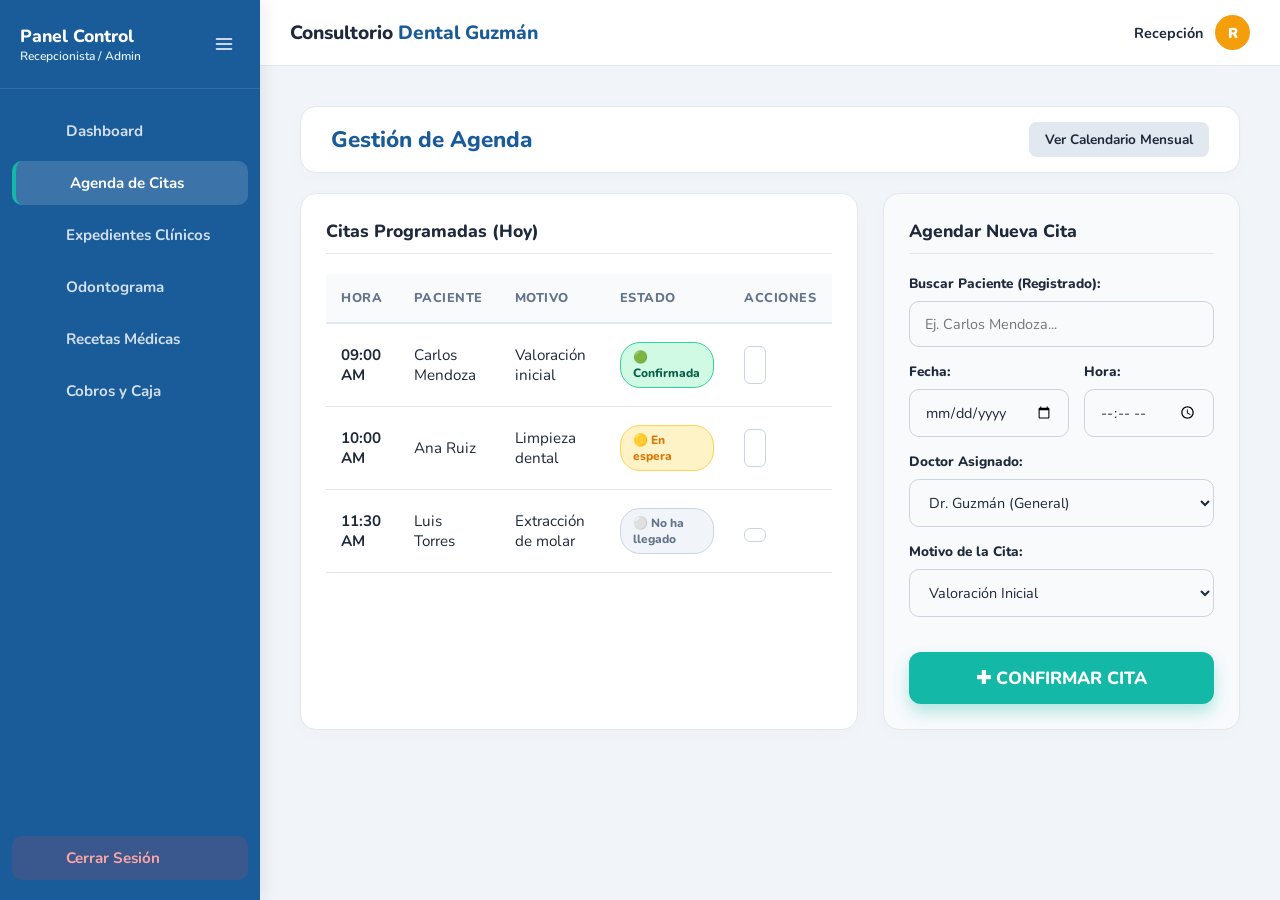
==== agenda.html @ c27e5d0b "Eliminación de iconos en el menú de navegación y ajustes en los textos de los botones para mejorar l" ====
<!DOCTYPE html>
<html lang="es">
<head>
    <meta charset="UTF-8">
    <meta name="viewport" content="width=device-width, initial-scale=1.0">
    <title>Agenda de Citas - Consultorio Dental Guzmán</title>
    <link rel="stylesheet" href="CSS/stylediv.CSS">
    <link href="https://fonts.googleapis.com/css2?family=Nunito:wght@400;600;700;800;900&display=swap" rel="stylesheet">
</head>
<body class="body-dashboard">

    <aside id="sidebar" class="sidebar">
        <div class="sidebar-header">
            <div class="brand-info">
                <h3>Panel Control</h3>
                <p>Recepcionista / Admin</p>
            </div>
            <button id="btnToggle" class="btn-toggle">
                <svg viewBox="0 0 24 24" fill="none" stroke="currentColor" stroke-width="2" stroke-linecap="round" stroke-linejoin="round"><line x1="3" y1="12" x2="21" y2="12"></line><line x1="3" y1="6" x2="21" y2="6"></line><line x1="3" y1="18" x2="21" y2="18"></line></svg>
            </button>
        </div>

        <nav class="sidebar-menu">
            <a href="dashboard.html" class="menu-item">
                <span class="icon"></span><span class="menu-text">Dashboard</span>
            </a>
            <a href="agenda.html" class="menu-item activo">
                <span class="icon"></span><span class="menu-text">Agenda de Citas</span>
            </a>
            <a href="expediente.html" class="menu-item">
                <span class="icon"></span><span class="menu-text">Expedientes Clínicos</span>
            </a>
            <a href="odontograma.html" class="menu-item">
                <span class="icon"></span><span class="menu-text">Odontograma</span>
            </a>
            <a href="receta.html" class="menu-item">
                <span class="icon"></span><span class="menu-text">Recetas Médicas</span>
            </a>
            <a href="caja.html" class="menu-item">
                <span class="icon"></span><span class="menu-text">Cobros y Caja</span>
            </a>
            <a href="index.html" class="menu-item salir">
                <span class="icon"></span><span class="menu-text">Cerrar Sesión</span>
            </a>
        </nav>
    </aside>

    <div class="dashboard-layout">
        <header class="navbar-dashboard">
            <div class="logo-dashboard">
                <h1>Consultorio <span>Dental Guzmán</span></h1>
            </div>
            <div class="user-profile">
                <span>Recepción</span>
                <div class="avatar" style="background-color: #F59E0B;">R</div>
            </div>
        </header>

        <main class="dashboard-content">
            
            <div class="paciente-header" style="padding: 15px 30px; margin-bottom: 20px;">
                <div class="paciente-info-principal" style="width: 100%; display: flex; justify-content: space-between; align-items: center;">
                    <h2 class="paciente-nombre" style="font-size: 1.4rem; margin:0;">Gestión de Agenda</h2>
                    <button class="btn-tabla btn-tabla-secundario" onclick="abrirCalendarioMensual()">Ver Calendario Mensual</button>
                </div>
            </div>

            <div class="expediente-grid">
                
                <div class="tarjeta-expediente" style="margin-bottom: 0;">
                    <h3 class="titulo-tarjeta">Citas Programadas (Hoy)</h3>
                    
                    <div class="tabla-responsive">
                        <table class="tabla-medica">
                            <thead>
                                <tr>
                                    <th>Hora</th>
                                    <th>Paciente</th>
                                    <th>Motivo</th>
                                    <th>Estado</th>
                                    <th>Acciones</th>
                                </tr>
                            </thead>
                            <tbody>
                                <tr>
                                    <td><strong>09:00 AM</strong></td>
                                    <td>Carlos Mendoza</td>
                                    <td>Valoración inicial</td>
                                    <td><span class="badge-estado pagado" style="background:#D1FAE5; color:#065F46; border-color:#34D399;">🟢 Confirmada</span></td>
                                    <td>
                                        <a href="detalle_expediente.html" class="btn-accion-icon" title="Ver Expediente" style="text-decoration:none;"></a>
                                    </td>
                                </tr>
                                <tr>
                                    <td><strong>10:00 AM</strong></td>
                                    <td>Ana Ruiz</td>
                                    <td>Limpieza dental</td>
                                    <td><span class="badge-estado pendiente">🟡 En espera</span></td>
                                    <td>
                                        <a href="detalle_expediente.html" class="btn-accion-icon" title="Ver Expediente" style="text-decoration:none;"></a>
                                    </td>
                                </tr>
                                <tr>
                                    <td><strong>11:30 AM</strong></td>
                                    <td>Luis Torres</td>
                                    <td>Extracción de molar</td>
                                    <td><span class="badge-estado" style="background:#F1F5F9; color:#64748B; border:1px solid #CBD5E1;">⚪ No ha llegado</span></td>
                                    <td>
                                        <button class="btn-accion-icon" title="Reprogramar"></button>
                                    </td>
                                </tr>
                            </tbody>
                        </table>
                    </div>
                </div>

                <div class="tarjeta-expediente" style="margin-bottom: 0; background-color: #F8FAFC;">
                    <h3 class="titulo-tarjeta">Agendar Nueva Cita</h3>
                    
                    <form id="formNuevaCita" onsubmit="agendarCita(event)">
                        <div class="grupo-input" style="margin-bottom: 15px;">
                            <label>Buscar Paciente (Registrado):</label>
                            <input type="text" class="input-medico" placeholder="Ej. Carlos Mendoza..." required>
                        </div>

                        <div style="display: grid; grid-template-columns: 1fr 1fr; gap: 15px; margin-bottom: 15px;">
                            <div class="grupo-input">
                                <label>Fecha:</label>
                                <input type="date" class="input-medico" required>
                            </div>
                            <div class="grupo-input">
                                <label>Hora:</label>
                                <input type="time" class="input-medico" required>
                            </div>
                        </div>

                        <div class="grupo-input" style="margin-bottom: 15px;">
                            <label>Doctor Asignado:</label>
                            <select class="input-medico">
                                <option>Dr. Guzmán (General)</option>
                                <option>Dra. Elena (Ortodoncia)</option>
                                <option>Dr. Roberto (Cirugía)</option>
                            </select>
                        </div>

                        <div class="grupo-input" style="margin-bottom: 25px;">
                            <label>Motivo de la Cita:</label>
                            <select class="input-medico">
                                <option>Valoración Inicial</option>
                                <option>Limpieza / Profilaxis</option>
                                <option>Extracción</option>
                                <option>Tratamiento de Caries</option>
                                <option>Otro</option>
                            </select>
                        </div>

                        <button type="submit" class="btn-agendar btn-login" style="width: 100%;">
                            ✚ CONFIRMAR CITA
                        </button>
                    </form>
                </div>

            </div>
        </main>
    </div>

    <div class="modal-overlay" id="modalCita">
        <div class="modal-caja" style="max-width: 400px; text-align: center; padding: 30px;">
            <div style="width: 60px; height: 60px; background-color: var(--color-primario-azul); color: white; border-radius: 50%; display: flex; align-items: center; justify-content: center; margin: 0 auto 20px auto; font-size: 1.8rem;">
                📅
            </div>
            <h2 class="modal-titulo">¡Cita Agendada!</h2>
            <p class="modal-texto">El espacio ha sido bloqueado en el calendario del doctor exitosamente.</p>
            <button class="btn-tabla" style="background-color: var(--color-primario-azul); margin-top: 15px;" onclick="cerrarModalCita()">Aceptar</button>
        </div>
    </div>

    <div class="modal-overlay" id="modalCalendarioMensual">
        <div class="modal-caja" style="max-width: 800px; width: 90%;">
            <div style="display: flex; justify-content: space-between; align-items: center; margin-bottom: 20px; border-bottom: 2px solid #E2E8F0; padding-bottom: 15px;">
                <h2 class="modal-titulo" id="mesTitulo" style="margin: 0;">Julio 2026</h2>
                <div style="display: flex; gap: 10px;">
                    <button class="btn-tabla btn-tabla-secundario" onclick="cambiarMes(-1)">← Mes Anterior</button>
                    <button class="btn-tabla btn-tabla-secundario" onclick="cambiarMes(1)">Siguiente Mes →</button>
                    <button class="btn-cerrar-modal" style="position: relative; top: 0; right: 0; margin-left: 15px;" onclick="cerrarCalendarioMensual()">×</button>
                </div>
            </div>

            <div class="calendario-grid" id="calendarioGrid">
                </div>

            <div style="display: flex; gap: 20px; margin-top: 20px; font-size: 0.8rem; color: var(--color-texto-secundario); font-weight: 700; justify-content: flex-end;">
                <span style="display: flex; align-items: center; gap: 5px;"><span class="cita-dot"></span> Citas Disponibles</span>
                <span style="display: flex; align-items: center; gap: 5px;"><span class="cita-dot lleno"></span> Agenda Llena</span>
            </div>
        </div>
    </div>

    <script>
        const btnToggle = document.getElementById('btnToggle');
        const sidebar = document.getElementById('sidebar');
        btnToggle.addEventListener('click', () => sidebar.classList.toggle('colapsado'));

        function agendarCita(event) {
            event.preventDefault(); // Evita que la página se recargue
            const btn = document.querySelector('button[type="submit"]');
            btn.innerHTML = 'Guardando...';
            
            setTimeout(() => {
                document.getElementById('modalCita').classList.add('mostrar-modal');
                btn.innerHTML = '✚ CONFIRMAR CITA';
                document.getElementById('formNuevaCita').reset(); // Limpia el formulario
            }, 800);
        }

        function cerrarModalCita() {
            document.getElementById('modalCita').classList.remove('mostrar-modal');
        }

        // --- MOTOR DEL CALENDARIO DINÁMICO ---
        const nombresMeses = ["Enero", "Febrero", "Marzo", "Abril", "Mayo", "Junio", "Julio", "Agosto", "Septiembre", "Octubre", "Noviembre", "Diciembre"];
        
        let mesActual = 6; 
        let anioActual = 2026;

        function renderizarCalendario() {
            const grid = document.getElementById('calendarioGrid');
            const titulo = document.getElementById('mesTitulo');
            
            titulo.innerText = `${nombresMeses[mesActual]} ${anioActual}`;
            
            grid.innerHTML = `
                <div class="dia-header">DOM</div><div class="dia-header">LUN</div><div class="dia-header">MAR</div>
                <div class="dia-header">MIE</div><div class="dia-header">JUE</div><div class="dia-header">VIE</div><div class="dia-header">SAB</div>
            `;

            // 3. Calcula cuántos días tiene el mes y en qué día de la semana empieza
            let primerDiaDelMes = new Date(anioActual, mesActual, 1).getDay();
            let diasEnElMes = new Date(anioActual, mesActual + 1, 0).getDate();
            let diasMesAnterior = new Date(anioActual, mesActual, 0).getDate();

            for (let i = primerDiaDelMes; i > 0; i--) {
                grid.innerHTML += `<div class="dia-caja dia-inactivo">${diasMesAnterior - i + 1}</div>`;
            }

            for (let i = 1; i <= diasEnElMes; i++) {
                let esHoy = (i === 14 && mesActual === 6 && anioActual === 2026) ? 'hoy' : '';
                
                let citasHtml = '';
                if (Math.random() > 0.75 && !esHoy) { // Días aleatorios con citas
                    let numCitas = Math.floor(Math.random() * 3) + 1;
                    let esLleno = numCitas > 2 ? 'lleno' : '';
                    let dots = Array(numCitas).fill(`<span class="cita-dot ${esLleno}"></span>`).join('');
                    citasHtml = `<div class="contenedor-citas">${dots}</div>`;
                }

                grid.innerHTML += `<div class="dia-caja ${esHoy}">${i} ${citasHtml}</div>`;
            }
        }

        function cambiarMes(direccion) {
            mesActual += direccion;
            
            if (mesActual > 11) {
                mesActual = 0;
                anioActual++;
            } 
            else if (mesActual < 0) {
                mesActual = 11;
                anioActual--;
            }
            
            renderizarCalendario();
        }

        function abrirCalendarioMensual() {
            renderizarCalendario();
            document.getElementById('modalCalendarioMensual').classList.add('mostrar-modal');
        }

        function cerrarCalendarioMensual() {
            document.getElementById('modalCalendarioMensual').classList.remove('mostrar-modal');
        }
    </script>
</body>
</html>
---- CSS/stylediv.CSS ----
:root {
    --fuente-principal: 'Nunito', sans-serif;
    --color-fondo-app: #F8FAFC;
    --color-primario-azul: #1A5C9A;
    --color-azul-claro: #E0F2FE;
    --color-acento-verde: #14B8A6;
    --color-verde-hover: #0D9488;
    --color-texto-oscuro: #1E293B;
    --color-texto-secundario: #64748B;
    --color-blanco: #FFFFFF;
}

* {
    margin: 0;
    padding: 0;
    box-sizing: border-box;
}

body {
    font-family: var(--fuente-principal);
    background-color: var(--color-fondo-app);
    color: var(--color-texto-oscuro);
    display: flex;
    flex-direction: column;
    align-items: center;
}

/* --- LOGO Y NAVEGACIÓN --- */
.navbar {
    width: 100%;
    max-width: 1100px;
    background-color: var(--color-blanco);
    padding: 15px 30px;
}

.logo {
    display: flex;
    align-items: center;
    gap: 12px;
}

.logo-icon {
    width: 40px;
    height: 40px;
}

.logo-text h1 {
    font-size: 1.1rem;
    font-weight: 900;
    color: var(--color-texto-oscuro);
    line-height: 1.1;
}

.logo-text h2 {
    font-size: 1rem;
    font-weight: 700;
    color: var(--color-primario-azul);
    line-height: 1.1;
}

.logo-text p {
    font-size: 0.65rem;
    font-weight: 700;
    color: var(--color-texto-secundario);
    text-transform: uppercase;
    margin-top: 2px;
    letter-spacing: 0.5px;
}

/* --- SECCIÓN HERO (Banner Principal) --- */
.hero {
    width: 100%;
    max-width: 1100px;
    display: flex;
    justify-content: space-between;
    align-items: center;
    /* Gradiente suave, limpio y médico (Azul claro a Verde coral muy pálido) */
    background: linear-gradient(135deg, #F0F9FF 0%, #E0F2FE 50%, #CCFBF1 100%);
    padding: 50px 80px;
    border-bottom-left-radius: 60px;
    border-bottom-right-radius: 60px;
    /* Sombra elegante y difuminada */
    box-shadow: 0 10px 30px rgba(26, 92, 154, 0.08);
    margin-bottom: 50px;
}

.hero-title {
    font-size: 4rem;
    font-weight: 900;
    margin-bottom: 30px;
    color: var(--color-primario-azul);
}

.btn-agendar {
    background-color: var(--color-acento-verde);
    color: var(--color-blanco);
    font-family: var(--fuente-principal);
    font-size: 1.4rem;
    font-weight: 800;
    border: none;
    padding: 15px 40px;
    border-radius: 50px;
    cursor: pointer;
    box-shadow: 0 8px 15px rgba(20, 184, 166, 0.3);
    transition: all 0.3s ease;
}

.btn-agendar:hover {
    background-color: var(--color-verde-hover);
    transform: translateY(-2px);
    box-shadow: 0 12px 20px rgba(20, 184, 166, 0.4);
}

.dentist-img {
    max-height: 280px;
    border-radius: 20px;
    object-fit: cover;
    box-shadow: 0 10px 25px rgba(0,0,0,0.1);
}

/* --- SECCIÓN PROMOCIONES --- */
.promociones {
    width: 100%;
    max-width: 1100px;
    text-align: center;
    padding: 20px;
    margin-bottom: 60px;
}

.promociones-titulo {
    color: var(--color-primario-azul); 
    font-size: 1.4rem;
    font-weight: 900;
    margin-bottom: 40px;
    text-transform: uppercase;
    letter-spacing: 1px;
}

.tarjetas-grid {
    display: flex;
    justify-content: space-between;
    gap: 25px;
    flex-wrap: wrap;
}

.tarjeta-promo {
    background-color: var(--color-blanco);
    border: 1px solid #E2E8F0;
    border-radius: 16px;
    padding: 30px 20px;
    width: 31%;
    min-width: 260px;
    display: flex;
    flex-direction: column;
    align-items: center;
    text-align: center;
    box-shadow: 0 10px 25px rgba(0,0,0,0.04); 
    transition: transform 0.3s ease, box-shadow 0.3s ease;
}

.tarjeta-promo:hover {
    transform: translateY(-5px);
    box-shadow: 0 15px 35px rgba(26, 92, 154, 0.1);
}

.tarjeta-promo h4 {
    color: var(--color-acento-verde);
    font-weight: 900;
    font-size: 1.1rem;
    margin-bottom: 12px;
}

.subtitulo-promo {
    color: var(--color-texto-oscuro);
    font-size: 0.9rem;
    font-weight: 800;
    margin-bottom: 15px;
}

.descripcion-promo {
    color: var(--color-texto-secundario);
    font-size: 0.9rem;
    font-weight: 600;
    line-height: 1.5;
    flex-grow: 1;
    margin-bottom: 25px;
}

.btn-promo {
    background-color: var(--color-azul-claro);
    color: var(--color-primario-azul);
    font-family: var(--fuente-principal);
    font-size: 0.8rem;
    font-weight: 800;
    border: none;
    padding: 12px 24px;
    border-radius: 30px;
    cursor: pointer;
    text-transform: uppercase;
    letter-spacing: 0.5px;
    transition: all 0.3s ease;
}

.btn-promo:hover {
    background-color: var(--color-primario-azul);
    color: var(--color-blanco);
}

/* --- VISTA AGENDAR CITA --- */
.main-agendar {
    width: 100%;
    max-width: 1000px;
    margin: 40px auto;
    padding: 0 20px;
}

.tarjeta-agendar {
    display: flex;
    background-color: var(--color-blanco);
    border-radius: 30px;
    overflow: hidden;
    box-shadow: 0 15px 35px rgba(26, 92, 154, 0.08);
    border: 1px solid #E2E8F0;
}

.agendar-imagen {
    width: 40%;
    background-color: var(--color-azul-claro);
}

.img-fluida {
    width: 100%;
    height: 100%;
    object-fit: cover;
}

.agendar-formulario-contenedor {
    width: 60%;
    padding: 40px 50px;
    display: flex;
    flex-direction: column;
}

.titulo-agendar {
    color: var(--color-primario-azul);
    font-size: 2rem;
    font-weight: 800;
    margin-bottom: 25px;
    text-align: center;
}

/* Simulador de Calendario y Hora */
.fecha-hora-grid {
    display: flex;
    gap: 20px;
    margin-bottom: 30px;
}

.calendario-mockup, .horas-mockup {
    background: #F8FAFC;
    border: 1px solid #E2E8F0;
    border-radius: 15px;
    padding: 15px;
    flex: 1;
}

.mes-header, .hora-header {
    text-align: center;
    font-weight: 800;
    color: var(--color-texto-oscuro);
    margin-bottom: 10px;
    font-size: 0.9rem;
}

.dias-grid {
    display: grid;
    grid-template-columns: repeat(7, 1fr);
    text-align: center;
    gap: 5px;
    font-size: 0.8rem;
    color: var(--color-texto-secundario);
    font-weight: 600;
}

.dia-pasado { opacity: 0.4; }
.dia-activo {
    background-color: var(--color-primario-azul);
    color: white;
    border-radius: 50%;
    font-weight: 800;
}

.lista-horas {
    display: grid;
    grid-template-columns: 1fr 1fr;
    gap: 8px;
}

.btn-hora {
    background: white;
    border: 1px solid #CBD5E1;
    border-radius: 8px;
    padding: 5px;
    font-size: 0.8rem;
    font-weight: 700;
    color: var(--color-texto-oscuro);
    cursor: pointer;
    font-family: var(--fuente-principal);
}

.btn-hora.activo {
    background-color: var(--color-acento-verde);
    color: white;
    border-color: var(--color-acento-verde);
}

/* Formulario */
.inputs-grid {
    display: grid;
    grid-template-columns: 1fr 1fr;
    gap: 15px;
    margin-bottom: 20px;
}

.input-medico {
    width: 100%;
    padding: 12px 15px;
    border: 1px solid #CBD5E1;
    border-radius: 10px;
    font-family: var(--fuente-principal);
    font-size: 0.9rem;
    color: var(--color-texto-oscuro);
    background-color: #F8FAFC;
    transition: all 0.3s ease;
}

.input-medico:focus {
    outline: none;
    border-color: var(--color-acento-verde);
    box-shadow: 0 0 0 3px rgba(20, 184, 166, 0.15);
}

.resumen-cita {
    display: flex;
    justify-content: space-between;
    align-items: center;
    margin-bottom: 30px;
    padding: 15px;
    background-color: var(--color-azul-claro);
    border-radius: 12px;
}

.campo-tratamiento label {
    font-size: 0.85rem;
    font-weight: 700;
    color: var(--color-texto-secundario);
    display: block;
    margin-bottom: 5px;
}

.select-tratamiento {
    background-color: white;
    font-weight: 700;
    color: var(--color-primario-azul);
}

.precio-total {
    text-align: right;
    font-size: 0.9rem;
    color: var(--color-texto-oscuro);
    font-weight: 700;
}

.precio-total strong {
    display: block;
    font-size: 1.4rem;
    color: var(--color-acento-verde);
    font-weight: 900;
}

.boton-contenedor {
    text-align: center;
}

.btn-confirmar {
    background-color: var(--color-acento-verde);
    color: var(--color-blanco);
    font-family: var(--fuente-principal);
    font-size: 1.1rem;
    font-weight: 800;
    border: none;
    padding: 15px 50px;
    border-radius: 30px;
    cursor: pointer;
    box-shadow: 0 8px 15px rgba(20, 184, 166, 0.3);
    transition: all 0.3s ease;
    width: 100%;
}

.btn-confirmar:hover {
    background-color: var(--color-verde-hover);
    transform: translateY(-2px);
}

/* --- MODAL DE ÉXITO --- */
.modal-overlay {
    position: fixed;
    top: 0;
    left: 0;
    width: 100%;
    height: 100%;
    background-color: rgba(15, 23, 42, 0.6);
    display: flex;
    justify-content: center;
    align-items: center;
    z-index: 1000;
    opacity: 0;
    visibility: hidden;
    transition: all 0.3s ease;
}

.modal-overlay.mostrar-modal {
    opacity: 1;
    visibility: visible;
}

.modal-caja {
    background-color: var(--color-blanco);
    padding: 40px;
    border-radius: 20px;
    width: 90%;
    max-width: 400px;
    text-align: center;
    position: relative;
    box-shadow: 0 20px 50px rgba(0,0,0,0.15);
    transform: scale(0.9);
    transition: transform 0.3s ease;
}

.modal-overlay.mostrar-modal .modal-caja {
    transform: scale(1);
}

.btn-cerrar-modal {
    position: absolute;
    top: 15px;
    right: 15px;
    background: #FEE2E2;
    color: #EF4444;
    border: none;
    width: 30px;
    height: 30px;
    border-radius: 50%;
    font-size: 1.2rem;
    font-weight: bold;
    cursor: pointer;
    display: flex;
    justify-content: center;
    align-items: center;
}

.modal-titulo {
    color: var(--color-texto-oscuro);
    font-size: 1.4rem;
    font-weight: 800;
    margin-bottom: 20px;
    line-height: 1.2;
}

.icono-check {
    width: 60px;
    height: 60px;
    background-color: #22C55E;
    border-radius: 50%;
    display: flex;
    justify-content: center;
    align-items: center;
    margin: 0 auto 20px auto;
    box-shadow: 0 10px 15px rgba(34, 197, 94, 0.2);
}

.icono-check svg {
    width: 35px;
    height: 35px;
}

.modal-texto {
    color: var(--color-texto-secundario);
    font-size: 1rem;
    font-weight: 600;
    margin-bottom: 20px;
}

.icono-whatsapp {
    width: 50px;
    height: 50px;
    margin: 0 auto;
}

/* --- MODAL DE ERROR (Variante) --- */
.modal-caja-error {
    border-top: 6px solid #EF4444;
}

.icono-error {
    width: 60px;
    height: 60px;
    background-color: #EF4444;
    border-radius: 50%;
    display: flex;
    justify-content: center;
    align-items: center;
    margin: 0 auto 20px auto;
    box-shadow: 0 10px 15px rgba(239, 68, 68, 0.2);
}

.icono-error svg {
    width: 35px;
    height: 35px;
}

/* --- CONFIGURACIÓN DE PANTALLA DASHBOARD ADMIN --- */
.body-dashboard {
    background-color: #F1F5F9;
    display: flex;
    flex-direction: row;
    width: 100vw;
    height: 100vh;
    overflow: hidden;
}

/* BARRA LATERAL BASE */
.sidebar {
    width: 260px;
    height: 100%;
    background-color: var(--color-primario-azul);
    color: var(--color-blanco);
    display: flex;
    flex-direction: column;
    transition: all 0.3s cubic-bezier(0.4, 0, 0.2, 1);
    flex-shrink: 0;
    box-shadow: 4px 0 15px rgba(15, 23, 42, 0.08);
    z-index: 99;
}

/* CABECERA DEL MENÚ */
.sidebar-header {
    padding: 24px 20px;
    display: flex;
    align-items: center;
    justify-content: space-between;
    border-bottom: 1px solid rgba(255, 255, 255, 0.1);
}

.brand-info h3 {
    font-size: 1.1rem;
    font-weight: 800;
}
.brand-info p {
    font-size: 0.75rem;
    color: var(--color-azul-claro);
    font-weight: 600;
}

.btn-toggle {
    background: transparent;
    border: none;
    color: var(--color-blanco);
    cursor: pointer;
    width: 32px;
    height: 32px;
    display: flex;
    align-items: center;
    justify-content: center;
    border-radius: 6px;
    transition: background 0.2s;
}
.btn-toggle:hover {
    background-color: rgba(255, 255, 255, 0.1);
}
.btn-toggle svg { width: 20px; height: 20px; }

/* ENLACES DEL MENÚ */
.sidebar-menu {
    display: flex;
    flex-direction: column;
    padding: 20px 12px;
    gap: 8px;
    flex-grow: 1;
}

.menu-item {
    display: flex;
    align-items: center;
    padding: 12px 16px;
    color: rgba(255, 255, 255, 0.8);
    text-decoration: none;
    font-weight: 700;
    font-size: 0.95rem;
    border-radius: 10px;
    transition: all 0.2s ease;
}
.menu-item .icon {
    font-size: 1.2rem;
    margin-right: 14px;
    width: 24px;
    text-align: center;
}

.menu-item:hover, .menu-item.activo {
    background-color: rgba(255, 255, 255, 0.15);
    color: var(--color-blanco);
}
.menu-item.activo {
    border-left: 4px solid var(--color-acento-verde);
}
.menu-item.salir {
    margin-top: auto;
    background-color: rgba(239, 68, 68, 0.15);
    color: #FCA5A5;
}
.menu-item.salir:hover { background-color: #EF4444; color: white; }

/* 🧠 MAGIA CSS: ESTADO COLAPSADO */
.sidebar.colapsado {
    width: 70px;
}
.sidebar.colapsado .brand-info,
.sidebar.colapsado .menu-text {
    display: none;
}
.sidebar.colapsado .sidebar-header {
    justify-content: center;
    padding: 24px 0;
}

/* MAQUETACIÓN DEL CONTENIDO PRINCIPAL */
.dashboard-layout {
    flex-grow: 1;
    display: flex;
    flex-direction: column;
    height: 100%;
    overflow-y: auto;
}

.navbar-dashboard {
    background-color: var(--color-blanco);
    padding: 15px 30px;
    display: flex;
    justify-content: space-between;
    align-items: center;
    border-bottom: 1px solid #E2E8F0;
}

.logo-dashboard h1 { font-size: 1.2rem; color: var(--color-texto-oscuro); font-weight: 800;}
.logo-dashboard h1 span { color: var(--color-primario-azul); }

.user-profile { display: flex; align-items: center; gap: 12px; font-weight: 700; font-size: 0.9rem;}
.avatar {
    width: 35px;
    height: 35px;
    background-color: var(--color-acento-verde);
    color: white;
    border-radius: 50%;
    display: flex;
    align-items: center;
    justify-content: center;
    font-weight: 900;
}

.dashboard-content { padding: 40px; }
.content-title { color: var(--color-texto-oscuro); font-size: 1.6rem; font-weight: 800; margin-bottom: 25px; }

/* ESTILOS DE LA TABLA MÉDICA */
.tabla-contenedor {
    background: var(--color-blanco);
    border-radius: 16px;
    padding: 20px;
    box-shadow: 0 4px 20px rgba(0, 0, 0, 0.02);
    border: 1px solid #E2E8F0;
}

.tabla-medica {
    width: 100%;
    border-collapse: collapse;
    text-align: left;
}
.tabla-medica th {
    padding: 14px;
    color: var(--color-texto-secundario);
    font-weight: 800;
    font-size: 0.85rem;
    text-transform: uppercase;
    border-bottom: 2px solid #F1F5F9;
}
.tabla-medica td {
    padding: 16px 14px;
    border-bottom: 1px solid #F1F5F9;
    font-size: 0.95rem;
    color: var(--color-texto-oscuro);
}

.badge {
    padding: 6px 12px;
    border-radius: 20px;
    font-size: 0.8rem;
    font-weight: 800;
}
.badge-confirmada { background-color: #DCFCE7; color: #166534; }
.badge-espera { background-color: #FEF9C3; color: #854D0E; }
.badge-no-llega { background-color: #F1F5F9; color: #475569; }

.btn-tabla {
    background-color: var(--color-primario-azul);
    color: white;
    border: none;
    padding: 8px 16px;
    border-radius: 8px;
    cursor: pointer;
    font-family: var(--fuente-principal);
    font-weight: 700;
    font-size: 0.85rem;
    transition: background 0.2s;
}
.btn-tabla:hover { background-color: #134371; }
.btn-tabla-secundario { background-color: #E2E8F0; color: var(--color-texto-oscuro); }
.btn-tabla-secundario:hover { background-color: #CBD5E1; }

/* --- VISTA DE INICIO DE SESIÓN (LOGIN) --- */
.body-login {
    background: linear-gradient(135deg, #F0F9FF 0%, #E0F2FE 50%, #CCFBF1 100%);
    display: flex;
    justify-content: center;
    align-items: center;
    height: 100vh;
    margin: 0;
}

.login-contenedor {
    background-color: var(--color-blanco);
    padding: 40px 50px;
    border-radius: 20px;
    box-shadow: 0 15px 35px rgba(26, 92, 154, 0.1);
    width: 90%;
    max-width: 420px;
    text-align: center;
    border: 1px solid #E2E8F0;
}

.login-logo {
    margin-bottom: 20px;
}

.login-logo svg {
    width: 45px;
    height: 45px;
    margin-bottom: 10px;
}

.login-logo h2 {
    color: var(--color-primario-azul);
    font-size: 1.1rem;
    font-weight: 900;
}

.login-titulo {
    color: var(--color-texto-oscuro);
    font-size: 1.6rem;
    font-weight: 900;
    margin-bottom: 5px;
}

.login-subtitulo {
    color: var(--color-texto-secundario);
    font-size: 0.9rem;
    font-weight: 600;
    margin-bottom: 30px;
}

.form-login {
    display: flex;
    flex-direction: column;
    gap: 20px;
    margin-bottom: 25px;
}

.grupo-input {
    text-align: left;
}

.grupo-input label {
    display: block;
    font-size: 0.85rem;
    font-weight: 800;
    color: var(--color-texto-oscuro);
    margin-bottom: 8px;
}

/* Modificador del botón verde para el login */
.btn-login {
    width: 100%;
    border-radius: 12px;
    padding: 14px;
    font-size: 1.1rem;
    margin-top: 10px;
}

.link-regresar {
    display: inline-block;
    color: var(--color-primario-azul);
    font-size: 0.9rem;
    font-weight: 800;
    text-decoration: none;
    transition: opacity 0.3s ease;
}

.link-regresar:hover {
    opacity: 0.7;
    text-decoration: underline;
}

/* --- VISTA: EXPEDIENTE CLÍNICO --- */
.paciente-header {
    display: flex;
    justify-content: space-between;
    align-items: center;
    background-color: var(--color-blanco);
    padding: 25px 30px;
    border-radius: 16px;
    box-shadow: 0 4px 20px rgba(0, 0, 0, 0.02);
    border: 1px solid #E2E8F0;
    margin-bottom: 25px;
}

.paciente-info-principal {
    display: flex;
    align-items: center;
    gap: 20px;
}

.paciente-foto {
    width: 70px;
    height: 70px;
    border-radius: 50%;
    object-fit: cover;
    border: 3px solid var(--color-azul-claro);
}

.paciente-nombre {
    color: var(--color-primario-azul);
    font-size: 1.6rem;
    font-weight: 800;
    margin-bottom: 5px;
}

.paciente-id {
    color: var(--color-texto-secundario);
    font-size: 0.9rem;
    font-weight: 600;
}

.paciente-acciones {
    display: flex;
    gap: 10px;
}

/* Grid del Expediente */
.expediente-grid {
    display: grid;
    grid-template-columns: 2fr 1fr;
    gap: 25px;
}

.tarjeta-expediente {
    background-color: var(--color-blanco);
    padding: 25px;
    border-radius: 16px;
    box-shadow: 0 4px 20px rgba(0, 0, 0, 0.02);
    border: 1px solid #E2E8F0;
    margin-bottom: 25px;
}

.titulo-tarjeta {
    color: var(--color-texto-oscuro);
    font-size: 1.1rem;
    font-weight: 800;
    margin-bottom: 20px;
    padding-bottom: 10px;
    border-bottom: 1px solid #E2E8F0;
}

.datos-lista p {
    font-size: 0.95rem;
    color: var(--color-texto-oscuro);
    margin-bottom: 12px;
    line-height: 1.5;
}

.datos-lista strong {
    color: var(--color-texto-secundario);
    display: inline-block;
    width: 200px;
}

/* Tarjeta Especial: Acceso al Odontograma */
.tarjeta-odontograma-acceso {
    background: linear-gradient(135deg, var(--color-primario-azul) 0%, #2563EB 100%);
    padding: 30px 25px;
    border-radius: 16px;
    color: white;
    text-align: center;
    margin-bottom: 25px;
    box-shadow: 0 10px 25px rgba(37, 99, 235, 0.2);
}

.tarjeta-odontograma-acceso h3 {
    font-size: 1.4rem;
    font-weight: 900;
    margin-bottom: 10px;
}

.tarjeta-odontograma-acceso p {
    font-size: 0.9rem;
    color: rgba(255, 255, 255, 0.8);
    margin-bottom: 25px;
    line-height: 1.4;
}

.btn-abrir-odontograma {
    display: inline-flex;
    align-items: center;
    justify-content: center;
    gap: 10px;
    background-color: var(--color-acento-verde);
    color: white;
    text-decoration: none;
    padding: 15px 25px;
    border-radius: 12px;
    font-weight: 800;
    font-size: 1rem;
    transition: all 0.3s ease;
    width: 100%;
}

.btn-abrir-odontograma:hover {
    background-color: var(--color-verde-hover);
    transform: translateY(-2px);
    box-shadow: 0 8px 15px rgba(20, 184, 166, 0.4);
}

.icono-diente {
    font-size: 1.5rem;
}

.textarea-notas {
    width: 100%;
    height: 150px;
    padding: 15px;
    border: 1px solid #CBD5E1;
    border-radius: 10px;
    font-family: var(--fuente-principal);
    font-size: 0.95rem;
    color: var(--color-texto-oscuro);
    resize: vertical;
    background-color: #F8FAFC;
}

.textarea-notas:focus {
    outline: none;
    border-color: var(--color-primario-azul);
}

/* --- VISTA: ODONTOGRAMA --- */
.odontograma-visual {
    background-color: #F8FAFC;
    border: 1px solid #E2E8F0;
    border-radius: 12px;
    padding: 30px 20px;
    display: flex;
    flex-direction: column;
    align-items: center;
    overflow-x: auto;
}

.arco-dental {
    display: flex;
    flex-direction: column;
    align-items: center;
}

.arco-titulo {
    font-size: 0.85rem;
    font-weight: 800;
    color: var(--color-texto-secundario);
    text-transform: uppercase;
    margin-bottom: 10px;
}

.dientes-fila {
    display: flex;
    gap: 4px;
    align-items: center;
}

/* Diseño de cada Diente (Botón) */
.diente {
    width: 35px;
    height: 45px;
    background-color: white;
    border: 2px solid #CBD5E1;
    border-radius: 8px;
    font-family: var(--fuente-principal);
    font-weight: 800;
    font-size: 0.8rem;
    color: var(--color-texto-oscuro);
    cursor: pointer;
    transition: all 0.2s ease;
    display: flex;
    align-items: center;
    justify-content: center;
}

.diente:hover {
    border-color: var(--color-primario-azul);
    transform: translateY(-2px);
}

/* Estados de Salud del Diente */

/* --- TÍTULOS DE TARJETAS --- */
.titulo-tarjeta {
    color: var(--color-texto-oscuro);
    font-size: 1.1rem;
    font-weight: 800;
    margin-bottom: 20px;
    padding-bottom: 10px;
    border-bottom: 1px solid #E2E8F0;
}

.diente-caries {
    background-color: #FEE2E2;
    border-color: #EF4444;
    color: #B91C1C;
}

.diente-tratado {
    background-color: #E0F2FE;
    border-color: var(--color-primario-azul);
    color: var(--color-primario-azul);
}

/* Estado Interactivo (Cuando le das clic) */
.diente-seleccionado {
    background-color: var(--color-acento-verde) !important;
    border-color: var(--color-verde-hover) !important;
    color: white !important;
    box-shadow: 0 4px 10px rgba(20, 184, 166, 0.4);
    transform: scale(1.1);
}

/* Leyenda inferior */
.leyenda-odontograma {
    display: flex;
    justify-content: center;
    gap: 20px;
    margin-top: 25px;
    padding-top: 20px;
    border-top: 1px solid #E2E8F0;
}

.leyenda-item {
    display: flex;
    align-items: center;
    gap: 8px;
    font-size: 0.85rem;
    font-weight: 700;
    color: var(--color-texto-secundario);
}

.caja-color {
    width: 16px;
    height: 16px;
    border-radius: 4px;
    border: 1px solid #CBD5E1;
}

.caja-color.blanco { background-color: white; }
.caja-color.rojo { background-color: #FEE2E2; border-color: #EF4444; }
.caja-color.azul { background-color: #E0F2FE; border-color: var(--color-primario-azul); }
.caja-color.verde { background-color: var(--color-acento-verde); border-color: var(--color-verde-hover); }

/* --- VISTA: VISOR RADIOLÓGICO 3D --- */
.body-visor {
    background-color: #0F172A;
    color: #F8FAFC;
    height: 100vh;
    margin: 0;
    font-family: var(--fuente-principal);
    display: flex;
    flex-direction: column;
}

.visor-header {
    background-color: #1E293B;
    border-bottom: 1px solid #334155;
    padding: 15px 25px;
    display: flex;
    justify-content: space-between;
    align-items: center;
}

.visor-info-paciente {
    display: flex;
    align-items: center;
    gap: 20px;
}

.btn-regresar-visor {
    color: var(--color-acento-verde);
    text-decoration: none;
    font-weight: 800;
    font-size: 0.9rem;
    transition: opacity 0.2s;
}
.btn-regresar-visor:hover { opacity: 0.8; }

.divisor-vertical {
    width: 2px;
    height: 25px;
    background-color: #334155;
}

.visor-info-paciente h2 { font-size: 1.1rem; font-weight: 600; color: #94A3B8; margin: 0; }
.visor-info-paciente h2 span { color: #F8FAFC; font-weight: 800; }

.badge-estudio {
    background-color: rgba(20, 184, 166, 0.15);
    color: var(--color-acento-verde);
    padding: 5px 12px;
    border-radius: 20px;
    font-size: 0.75rem;
    font-weight: 800;
    border: 1px solid var(--color-acento-verde);
}

.visor-herramientas-top { display: flex; gap: 10px; }

.btn-tool {
    background-color: #334155;
    color: white;
    border: none;
    padding: 8px 15px;
    border-radius: 8px;
    cursor: pointer;
    font-family: var(--fuente-principal);
    font-weight: 700;
    font-size: 0.85rem;
    transition: background 0.2s;
}
.btn-tool:hover { background-color: #475569; }

/* Layout Interno */
.visor-layout {
    display: flex;
    flex-grow: 1;
    height: calc(100vh - 65px);
}

.visor-tools {
    width: 260px;
    background-color: #1E293B;
    border-right: 1px solid #334155;
    padding: 25px 20px;
    display: flex;
    flex-direction: column;
    gap: 25px;
}

.tools-titulo {
    color: var(--color-azul-claro);
    font-size: 0.85rem;
    text-transform: uppercase;
    letter-spacing: 1px;
    font-weight: 900;
    margin: 0;
}

.tool-group label {
    display: block;
    font-size: 0.8rem;
    font-weight: 700;
    color: #94A3B8;
    margin-bottom: 8px;
}

.slider-medico { width: 100%; accent-color: var(--color-acento-verde); }

.tool-grid-botones {
    display: grid;
    grid-template-columns: 1fr 1fr;
    gap: 10px;
}

.btn-tool-cuadro {
    background-color: #0F172A;
    border: 1px solid #334155;
    color: #94A3B8;
    border-radius: 10px;
    padding: 12px 5px;
    font-size: 0.8rem;
    font-weight: 700;
    cursor: pointer;
    transition: all 0.2s;
}
.btn-tool-cuadro.activo, .btn-tool-cuadro:hover {
    background-color: rgba(20, 184, 166, 0.1);
    border-color: var(--color-acento-verde);
    color: var(--color-acento-verde);
}

/* Área de la pantalla central */
.visor-pantalla-central {
    flex-grow: 1;
    display: flex;
    flex-direction: column;
    justify-content: center;
    align-items: center;
    padding: 30px;
    background: radial-gradient(circle, #1E293B 0%, #0F172A 100%);
    gap: 25px;
}

.simulador-3d {
    width: 100%;
    height: 100%;
    max-width: 800px;
    max-height: 450px;
    position: relative;
    border: 1px solid #334155;
    border-radius: 12px;
    overflow: hidden;
    box-shadow: 0 0 40px rgba(0,0,0,0.6);
}

.img-3d-mockup {
    width: 100%;
    height: 100%;
    object-fit: cover;
    opacity: 0.75;
    mix-blend-mode: luminosity;
}

.overlay-datos { position: absolute; color: var(--color-acento-verde); font-family: monospace; font-size: 0.8rem; }
.top-left { top: 15px; left: 15px; }
.bottom-right { bottom: 15px; right: 15px; text-align: right; }

.ejes-3d { position: absolute; bottom: 15px; left: 15px; display: flex; gap: 5px; }
.eje { width: 22px; height: 22px; display: flex; justify-content: center; align-items: center; font-size: 0.65rem; font-weight: bold; border-radius: 4px; }
.eje.x { background: rgba(239, 68, 68, 0.2); color: #EF4444; border: 1px solid #EF4444; }
.eje.y { background: rgba(34, 197, 94, 0.2); color: #22C55E; border: 1px solid #22C55E; }
.eje.z { background: rgba(59, 130, 246, 0.2); color: #3B82F6; border: 1px solid #3B82F6; }

/* Barra inferior de control dental */
.panel-dientes-inferior {
    background-color: #1E293B;
    border: 1px solid #334155;
    border-radius: 12px;
    padding: 20px;
    width: 100%;
    max-width: 800px;
}

.panel-dientes-titulo { color: #94A3B8; font-size: 0.75rem; letter-spacing: 1px; margin: 0 0 15px 0; text-align: center; }
.dientes-checkbox-container { display: flex; justify-content: center; align-items: center; gap: 5px; }
.divisor-cuadrante { width: 2px; height: 32px; background-color: #475569; margin: 0 8px; }

.diente-check { cursor: pointer; }
.diente-check input { display: none; }
.diente-check span {
    display: inline-block;
    width: 36px;
    height: 36px;
    line-height: 34px;
    text-align: center;
    background-color: #0F172A;
    border: 1px solid #475569;
    border-radius: 6px;
    color: #94A3B8;
    font-size: 0.8rem;
    font-weight: 800;
    transition: all 0.2s ease;
}
.diente-check:hover span { border-color: #94A3B8; color: white; }
.diente-check input:checked + span {
    background-color: rgba(20, 184, 166, 0.2);
    border-color: var(--color-acento-verde);
    color: var(--color-acento-verde);
    box-shadow: 0 0 12px rgba(20, 184, 166, 0.4);
    transform: translateY(-2px);
}

/* --- VISTA: HISTORIAL Y TABLAS MÉDICAS --- */

.alerta-exito {
    background-color: #D1FAE5;
    color: #065F46;
    padding: 15px 20px;
    border-radius: 10px;
    margin-bottom: 20px;
    font-weight: 700;
    font-size: 0.95rem;
    border: 1px solid #34D399;
    transition: opacity 0.5s ease;
    display: flex;
    align-items: center;
    gap: 10px;
}

/* Diseño de la Tabla */
.tabla-responsive {
    width: 100%;
    overflow-x: auto;
}

.tabla-medica {
    width: 100%;
    border-collapse: collapse;
    font-size: 0.9rem;
    text-align: left;
}

.tabla-medica th {
    background-color: #F8FAFC;
    color: var(--color-texto-secundario);
    font-weight: 800;
    padding: 15px;
    border-bottom: 2px solid #E2E8F0;
    text-transform: uppercase;
    font-size: 0.8rem;
    letter-spacing: 0.5px;
}

.tabla-medica td {
    padding: 18px 15px;
    border-bottom: 1px solid #E2E8F0;
    color: var(--color-texto-oscuro);
    vertical-align: middle;
}

.tabla-medica tbody tr:hover {
    background-color: #F1F5F9;
}

.fila-nueva {
    background-color: rgba(20, 184, 166, 0.05);
}

.badge-estado {
    display: inline-block;
    padding: 6px 12px;
    border-radius: 20px;
    font-size: 0.75rem;
    font-weight: 800;
}

.badge-estado.pendiente {
    background-color: #FEF3C7;
    color: #D97706;
    border: 1px solid #FCD34D;
}

.badge-estado.pagado {
    background-color: #E0F2FE;
    color: var(--color-primario-azul);
    border: 1px solid #BAE6FD;
}

.btn-accion-icon {
    background: white;
    border: 1px solid #CBD5E1;
    border-radius: 6px;
    padding: 6px 10px;
    cursor: pointer;
    font-size: 1.1rem;
    transition: all 0.2s ease;
    margin-right: 5px;
}

.btn-accion-icon:hover {
    background-color: var(--color-azul-claro);
    border-color: var(--color-primario-azul);
    transform: translateY(-2px);
}

/* --- VISTA: CALENDARIO MENSUAL DE AGENDA --- */
.calendario-grid {
    display: grid;
    grid-template-columns: repeat(7, 1fr);
    gap: 8px;
    margin-top: 15px;
}

.dia-header {
    text-align: center;
    font-weight: 900;
    font-size: 0.8rem;
    color: var(--color-texto-secundario);
    padding-bottom: 10px;
}

.dia-caja {
    background: #F8FAFC;
    border: 1px solid #E2E8F0;
    border-radius: 8px;
    height: 70px;
    padding: 8px;
    font-size: 0.9rem;
    font-weight: 800;
    color: var(--color-texto-oscuro);
    cursor: pointer;
    transition: all 0.2s ease;
    display: flex;
    flex-direction: column;
    align-items: flex-start;
}

.dia-caja:hover {
    border-color: var(--color-primario-azul);
    background: var(--color-azul-claro);
    transform: translateY(-2px);
}

.dia-caja.hoy {
    background: var(--color-primario-azul);
    color: white;
    border: none;
    box-shadow: 0 4px 10px rgba(26, 92, 154, 0.3);
}

.dia-inactivo {
    color: #CBD5E1;
    background: #F1F5F9;
    pointer-events: none;
}

.contenedor-citas {
    display: flex;
    gap: 4px;
    margin-top: auto;
}

.cita-dot {
    width: 8px;
    height: 8px;
    background-color: var(--color-acento-verde);
    border-radius: 50%;
}

.cita-dot.lleno { 
    background-color: #EF4444; 
}

.hero {
    position: relative;
    min-height: 280px;
    display: flex;
    align-items: center;
    padding: 0 8%;
    overflow: hidden;
}

.hero::before {
    content: '';
    position: absolute;
    top: 0;
    left: 0;
    width: 100%;
    height: 100%;
    background: rgba(0, 0, 0, 0.45);
    z-index: 1;                      
}

.hero-content {
    position: relative;
    z-index: 2;             
    max-width: 600px;       
}

.hero-title, .hero-content h1 {
    color: #FFFFFF !important;
    font-size: 3.2rem;
    font-weight: 900;
    margin-bottom: 15px;
    text-transform: uppercase;
    text-shadow: 2px 2px 8px rgba(0, 0, 0, 0.5);
}

.hero-content p {
    color: #F1F5F9 !important;
    font-size: 1.15rem;
    font-weight: 600;
    margin-bottom: 30px;
    text-shadow: 1px 1px 4px rgba(0, 0, 0, 0.5);
}

.hero-image {
    position: absolute;
    top: 0;
    left: 0;
    width: 100%;
    height: 100%;
    z-index: 0;
}

.dentist-img {
    width: 100%;
    height: 100%;
    object-fit: cover;
    object-position: center center;
}
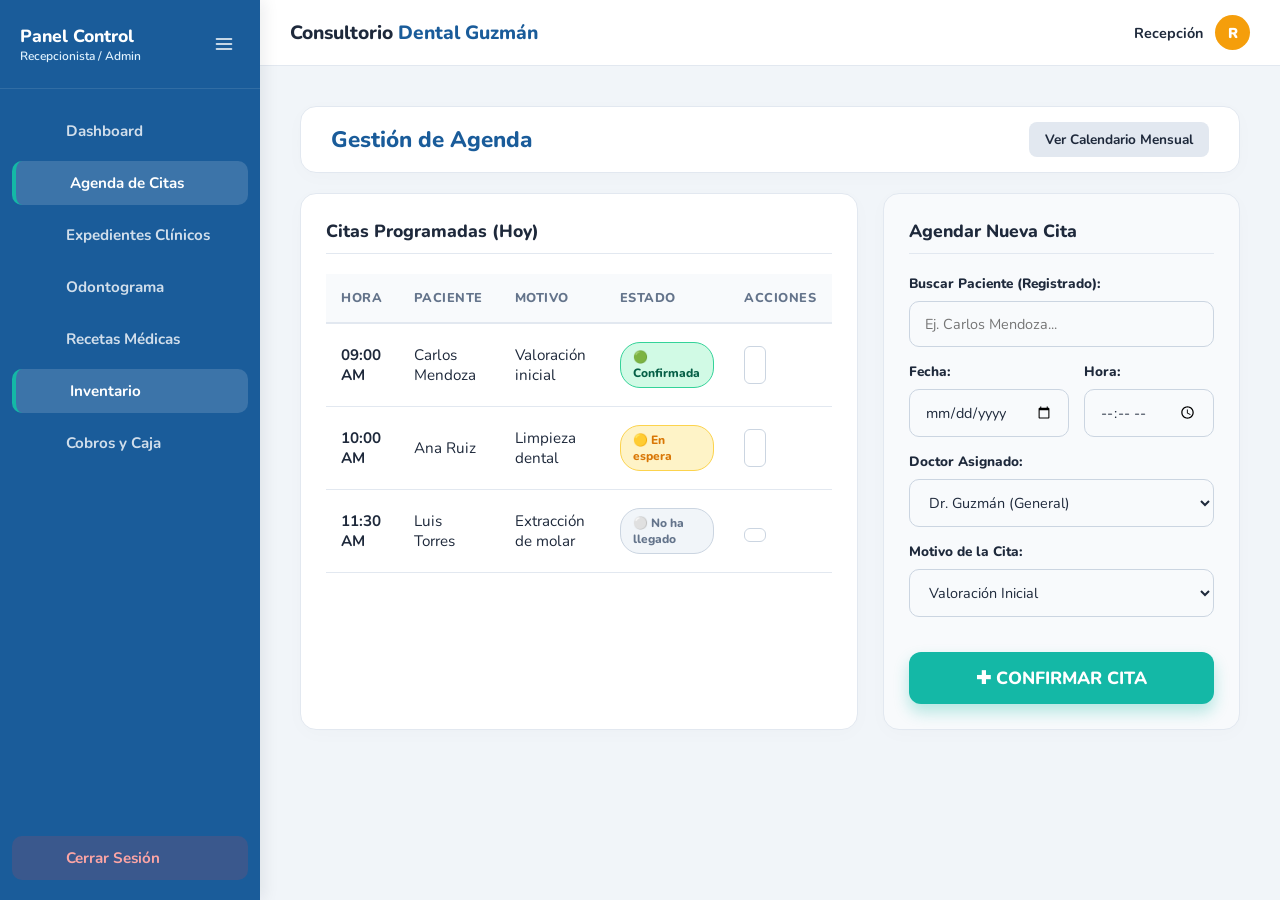
==== commit 226a0ed4: "Se agregó el enlace a la página de inventario en el menú de navegación en varias páginas." ====
--- a/agenda.html
+++ b/agenda.html
@@ -36,6 +36,9 @@
             <a href="receta.html" class="menu-item">
                 <span class="icon"></span><span class="menu-text">Recetas Médicas</span>
             </a>
+            <a href="inventario.html" class="menu-item activo">
+                <span class="icon"></span><span class="menu-text">Inventario</span>
+            </a>
             <a href="caja.html" class="menu-item">
                 <span class="icon"></span><span class="menu-text">Cobros y Caja</span>
             </a>
--- a/CSS/stylediv.CSS
+++ b/CSS/stylediv.CSS
@@ -1517,4 +1517,149 @@
     height: 100%;
     object-fit: cover;
     object-position: center center;
-}+}
+
+:root {
+    --primary-teal: #1DB99B;
+    --primary-teal-hover: #179c83;
+    --btn-blue: #1C5A94;
+    --btn-gray: #E2E8F0;
+    --text-dark: #2D3748;
+    --text-muted: #718096;
+    --border-color: #E2E8F0;
+}
+
+/* Estructura de la vista */
+.page-container {
+    padding: 20px;
+    width: 100%;
+}
+
+.card {
+    background: white;
+    border-radius: 12px;
+    padding: 25px;
+    box-shadow: 0 4px 6px rgba(0,0,0,0.03);
+    margin-bottom: 20px;
+}
+
+/* Encabezado e inputs */
+.header-actions {
+    display: flex;
+    justify-content: space-between;
+    align-items: center;
+}
+
+.header-actions h2 {
+    color: #1A548B;
+    font-size: 1.5rem;
+    font-weight: 700;
+}
+
+.search-bar-container {
+    display: flex;
+    gap: 15px;
+    margin-bottom: 25px;
+}
+
+.search-input {
+    flex: 1;
+    padding: 12px 15px;
+    border: 1px solid var(--border-color);
+    border-radius: 6px;
+    font-family: 'Nunito', sans-serif;
+    font-size: 0.95rem;
+    outline: none;
+    transition: border-color 0.3s ease;
+}
+
+.search-input:focus {
+    border-color: #1A548B;
+}
+
+/* Botones */
+.btn {
+    padding: 10px 20px;
+    border-radius: 6px;
+    border: none;
+    cursor: pointer;
+    font-weight: 600;
+    font-family: 'Nunito', sans-serif;
+    font-size: 0.9rem;
+    transition: 0.2s;
+}
+
+.btn-teal { background-color: var(--primary-teal); color: white; }
+.btn-teal:hover { background-color: var(--primary-teal-hover); }
+.btn-blue { background-color: var(--btn-blue); color: white; }
+.btn-gray { background-color: var(--btn-gray); color: var(--text-dark); }
+
+/* Tabla de Inventario */
+.table-wrapper {
+    overflow-x: auto;
+}
+
+.table-wrapper table {
+    width: 100%;
+    border-collapse: collapse;
+    text-align: left;
+}
+
+.table-wrapper th {
+    padding: 15px 10px;
+    border-bottom: 2px solid var(--border-color);
+    color: var(--text-muted);
+    font-size: 0.8rem;
+    text-transform: uppercase;
+    font-weight: 800; /* Aprovechando Nunito extra bold */
+}
+
+.table-wrapper td {
+    padding: 18px 10px;
+    border-bottom: 1px solid var(--border-color);
+    font-size: 0.95rem;
+    vertical-align: middle;
+}
+
+.table-wrapper tr:last-child td {
+    border-bottom: none;
+}
+
+.item-name {
+    font-weight: 700;
+    color: var(--text-dark);
+}
+
+.item-category {
+    color: var(--text-muted);
+    font-size: 0.85rem;
+}
+
+/* Badges de Estado */
+.badge {
+    padding: 6px 12px;
+    border-radius: 20px;
+    font-size: 0.8rem;
+    font-weight: 700;
+    display: inline-flex;
+    align-items: center;
+    gap: 6px;
+    border: 1px solid;
+}
+
+.badge::before {
+    content: '';
+    display: inline-block;
+    width: 8px;
+    height: 8px;
+    border-radius: 50%;
+}
+
+.badge-success { background-color: #E6F6ED; color: #1e7e34; border-color: #c3e6cb; }
+.badge-success::before { background-color: #1e7e34; }
+
+.badge-warning { background-color: #FFF3CD; color: #856404; border-color: #ffeeba; }
+.badge-warning::before { background-color: #ffc107; }
+
+.badge-danger { background-color: #F8D7DA; color: #721c24; border-color: #f5c6cb; }
+.badge-danger::before { background-color: #dc3545; }
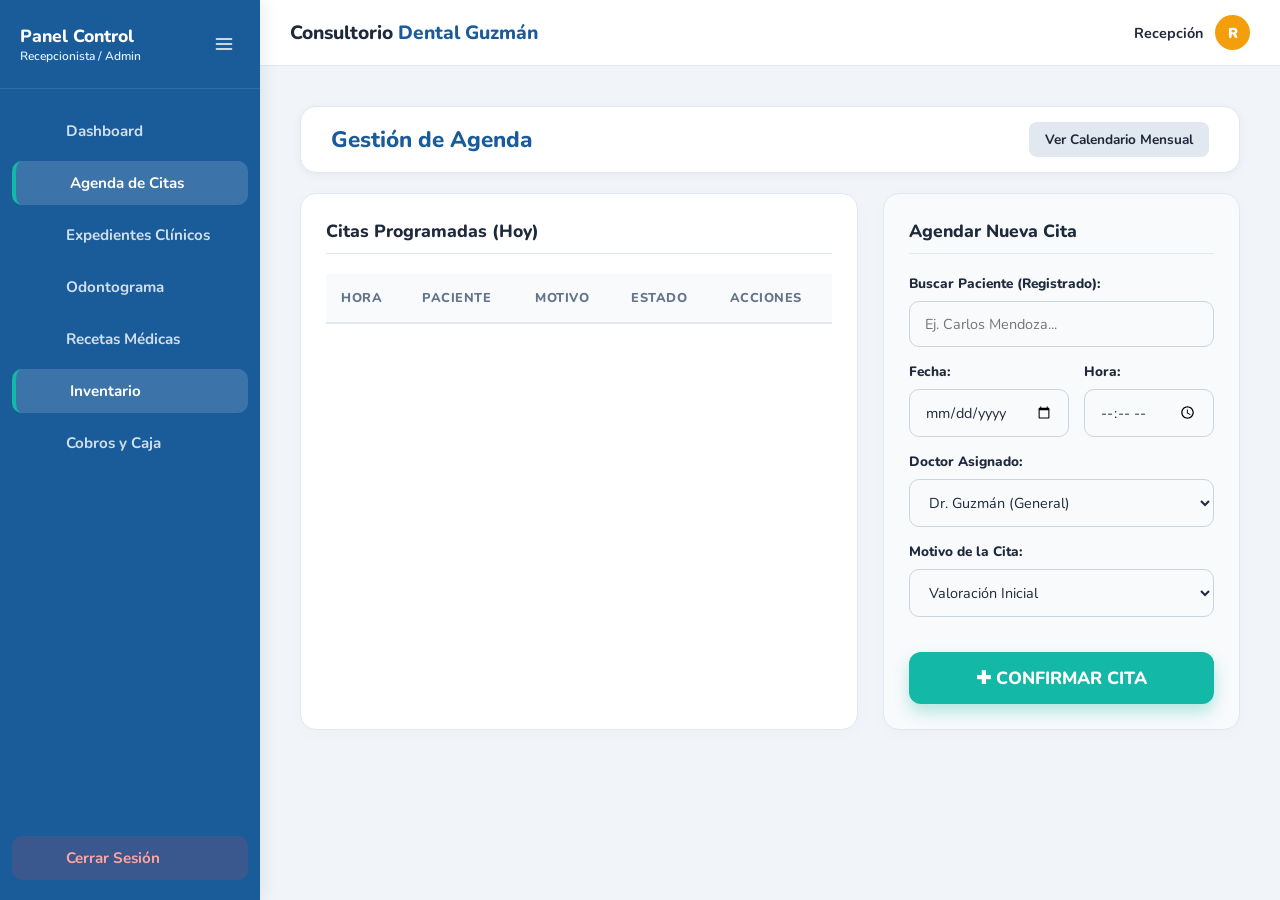
==== commit 4e9b34fc: "Se implementó la carga dinámica de citas en la página de agenda y se mejoró la funcionalidad de inic" ====
--- a/agenda.html
+++ b/agenda.html
@@ -84,35 +84,7 @@
                                     <th>Acciones</th>
                                 </tr>
                             </thead>
-                            <tbody>
-                                <tr>
-                                    <td><strong>09:00 AM</strong></td>
-                                    <td>Carlos Mendoza</td>
-                                    <td>Valoración inicial</td>
-                                    <td><span class="badge-estado pagado" style="background:#D1FAE5; color:#065F46; border-color:#34D399;">🟢 Confirmada</span></td>
-                                    <td>
-                                        <a href="detalle_expediente.html" class="btn-accion-icon" title="Ver Expediente" style="text-decoration:none;"></a>
-                                    </td>
-                                </tr>
-                                <tr>
-                                    <td><strong>10:00 AM</strong></td>
-                                    <td>Ana Ruiz</td>
-                                    <td>Limpieza dental</td>
-                                    <td><span class="badge-estado pendiente">🟡 En espera</span></td>
-                                    <td>
-                                        <a href="detalle_expediente.html" class="btn-accion-icon" title="Ver Expediente" style="text-decoration:none;"></a>
-                                    </td>
-                                </tr>
-                                <tr>
-                                    <td><strong>11:30 AM</strong></td>
-                                    <td>Luis Torres</td>
-                                    <td>Extracción de molar</td>
-                                    <td><span class="badge-estado" style="background:#F1F5F9; color:#64748B; border:1px solid #CBD5E1;">⚪ No ha llegado</span></td>
-                                    <td>
-                                        <button class="btn-accion-icon" title="Reprogramar"></button>
-                                    </td>
-                                </tr>
-                            </tbody>
+                            <tbody id="cuerpoTablaCitas"></tbody>
                         </table>
                     </div>
                 </div>
@@ -285,5 +257,38 @@
             document.getElementById('modalCalendarioMensual').classList.remove('mostrar-modal');
         }
     </script>
+
+    <script>
+    document.addEventListener("DOMContentLoaded", async () => {
+        try {
+            const respuesta = await fetch('http://localhost:7070/api/citas');
+            const citas = await respuesta.json();
+            
+            const tbody = document.getElementById('cuerpoTablaCitas');
+            tbody.innerHTML = ''; // Limpiamos por si había algo de prueba
+            
+            citas.forEach(cita => {
+    const fila = `
+        
+            
+                ${cita.hora}
+                ${cita.fecha}
+            
+            ${cita.nombrePaciente}
+            ${cita.motivo}
+            🟢 ${cita.estado}
+            
+                📄
+            
+        
+    `;
+    tbody.innerHTML += fila;
+});
+            
+        } catch (error) {
+            console.error("Error trayendo las citas:", error);
+        }
+    });
+</script>
 </body>
 </html>
--- a/CSS/stylediv.CSS
+++ b/CSS/stylediv.CSS
@@ -1662,4 +1662,374 @@
 .badge-warning::before { background-color: #ffc107; }
 
 .badge-danger { background-color: #F8D7DA; color: #721c24; border-color: #f5c6cb; }
-.badge-danger::before { background-color: #dc3545; }+.badge-danger::before { background-color: #dc3545; }
+
+.modal {
+    display: none; /* Oculto por defecto */
+    position: fixed;
+    z-index: 1000;
+    left: 0;
+    top: 0;
+    width: 100%;
+    height: 100%;
+    background-color: rgba(45, 55, 72, 0.6);
+    align-items: center;
+    justify-content: center;
+}
+
+.modal.mostrar {
+    display: flex;
+}
+
+.modal-content {
+    background-color: white;
+    border-radius: 12px;
+    width: 90%;
+    max-width: 550px;
+    box-shadow: 0 10px 25px rgba(0,0,0,0.15);
+    animation: slideDown 0.3s ease-out;
+}
+
+@keyframes slideDown {
+    from { transform: translateY(-20px); opacity: 0; }
+    to { transform: translateY(0); opacity: 1; }
+}
+
+.modal-header {
+    padding: 20px 25px;
+    border-bottom: 1px solid var(--border-color);
+    display: flex;
+    justify-content: space-between;
+    align-items: center;
+}
+
+.modal-header h3 {
+    color: #1A548B;
+    font-size: 1.25rem;
+    font-weight: 800;
+}
+
+.close-modal {
+    color: var(--text-muted);
+    font-size: 1.5rem;
+    font-weight: bold;
+    cursor: pointer;
+    transition: color 0.2s;
+}
+
+.close-modal:hover {
+    color: var(--text-dark);
+}
+
+.modal-body {
+    padding: 25px;
+}
+
+.form-group {
+    margin-bottom: 18px;
+}
+
+.form-group label {
+    display: block;
+    margin-bottom: 8px;
+    font-weight: 700;
+    color: var(--text-dark);
+    font-size: 0.9rem;
+}
+
+.input-control {
+    width: 100%;
+    padding: 12px 15px;
+    border: 1px solid var(--border-color);
+    border-radius: 6px;
+    font-family: 'Nunito', sans-serif;
+    font-size: 0.95rem;
+    color: var(--text-dark);
+    outline: none;
+    transition: border-color 0.3s;
+}
+
+.input-control:focus {
+    border-color: #1A548B;
+}
+
+.row-group {
+    display: flex;
+    gap: 15px;
+}
+
+.row-group .half {
+    flex: 1;
+}
+
+.modal-footer {
+    padding: 15px 25px;
+    border-top: 1px solid var(--border-color);
+    display: flex;
+    justify-content: flex-end;
+    gap: 12px;
+}
+
+
+.body-paciente {
+    background-color: #F7FAFC;
+    display: block;
+    height: 100vh;
+    overflow-y: auto;
+}
+
+/* Header del Paciente */
+.paciente-header {
+    background-color: white;
+    padding: 15px 40px;
+    display: flex;
+    justify-content: space-between;
+    align-items: center;
+    box-shadow: 0 2px 10px rgba(0,0,0,0.05);
+    position: sticky;
+    top: 0;
+    z-index: 100;
+}
+
+.brand-paciente {
+    display: flex;
+    align-items: center;
+    gap: 10px;
+}
+
+.brand-paciente h2 {
+    color: var(--sidebar-bg); 
+    font-size: 1.4rem;
+    font-weight: 800;
+    display: flex;
+    align-items: center;
+    gap: 15px;
+}
+
+.portal-badge {
+    background-color: var(--primary-teal);
+    color: white;
+    font-size: 0.7rem;
+    padding: 4px 8px;
+    border-radius: 12px;
+    text-transform: uppercase;
+    font-weight: 700;
+    letter-spacing: 0.5px;
+}
+
+.user-actions {
+    display: flex;
+    align-items: center;
+    gap: 20px;
+}
+
+.welcome-text {
+    font-weight: 600;
+    color: var(--text-dark);
+}
+
+/* Layout Principal */
+.paciente-layout {
+    max-width: 1300px;
+    margin: 30px auto;
+    padding: 0 20px;
+    display: grid;
+    grid-template-columns: 2fr 1fr; 
+    gap: 30px;
+}
+
+/* Visor Card */
+.visor-card {
+    padding: 0; 
+    overflow: hidden;
+    display: flex;
+    flex-direction: column;
+}
+
+.visor-header-interno {
+    padding: 20px 25px;
+    border-bottom: 1px solid var(--border-color);
+    display: flex;
+    justify-content: space-between;
+    align-items: center;
+}
+
+.visor-header-interno h3 {
+    color: var(--text-dark);
+}
+
+.fecha-estudio {
+    color: var(--text-muted);
+    font-size: 0.9rem;
+    font-weight: 600;
+}
+
+/* Simulador 3D Paciente */
+.simulador-3d-paciente {
+    position: relative;
+    width: 100%;
+    height: 500px;
+    background-color: #000;
+    display: flex;
+    align-items: center;
+    justify-content: center;
+}
+
+.img-3d-mockup {
+    max-width: 100%;
+    max-height: 100%;
+    object-fit: contain;
+    opacity: 0.85;
+}
+
+.overlay-instruccion {
+    position: absolute;
+    bottom: 20px;
+    left: 50%;
+    transform: translateX(-50%);
+    background: rgba(255, 255, 255, 0.9);
+    padding: 10px 20px;
+    border-radius: 30px;
+    display: flex;
+    align-items: center;
+    gap: 10px;
+    font-weight: 700;
+    color: var(--sidebar-bg);
+    box-shadow: 0 4px 15px rgba(0,0,0,0.2);
+}
+
+/* Controles simplificados */
+.controles-basicos-paciente {
+    padding: 25px;
+    display: flex;
+    gap: 40px;
+    background-color: #f8fafc;
+}
+
+.slider-paciente {
+    width: 100%;
+    margin-top: 10px;
+    accent-color: var(--primary-teal);
+}
+
+/* Panel Derecho (Notas) */
+.notas-card {
+    display: flex;
+    flex-direction: column;
+    gap: 25px;
+}
+
+.titulo-seccion {
+    color: var(--sidebar-bg);
+    border-bottom: 2px solid var(--border-color);
+    padding-bottom: 10px;
+}
+
+.doctor-info {
+    display: flex;
+    align-items: center;
+    gap: 15px;
+}
+
+.avatar-doc {
+    width: 50px;
+    height: 50px;
+    background-color: var(--sidebar-bg);
+    color: white;
+    border-radius: 50%;
+    display: flex;
+    align-items: center;
+    justify-content: center;
+    font-weight: bold;
+    font-size: 1.2rem;
+}
+
+.text-muted { color: var(--text-muted); font-size: 0.9rem; }
+
+.caja-diagnostico {
+    background-color: #F0F7FF; 
+    padding: 20px;
+    border-radius: 8px;
+    border-left: 4px solid var(--sidebar-bg);
+}
+
+.caja-diagnostico h4 {
+    color: var(--sidebar-bg);
+    margin-bottom: 10px;
+}
+
+.caja-diagnostico p {
+    font-size: 0.95rem;
+    line-height: 1.6;
+    color: var(--text-dark);
+    font-style: italic;
+}
+
+.badges-piezas {
+    display: flex;
+    flex-wrap: wrap;
+    gap: 10px;
+    margin-top: 10px;
+}
+
+.btn-block {
+    width: 100%;
+    margin-bottom: 10px;
+    padding: 12px;
+    font-size: 1rem;
+}
+
+.kpi-grid {
+    display: grid;
+    grid-template-columns: repeat(auto-fit, minmax(250px, 1fr));
+    gap: 20px;
+    margin-bottom: 30px;
+}
+
+.kpi-card {
+    background: white;
+    border-radius: 12px;
+    padding: 20px;
+    box-shadow: 0 4px 6px rgba(0,0,0,0.03);
+    border-left: 5px solid var(--primary-teal);
+}
+
+.kpi-titulo {
+    color: var(--text-muted);
+    font-size: 0.9rem;
+    font-weight: 700;
+    text-transform: uppercase;
+    margin-bottom: 5px;
+}
+
+.kpi-valor {
+    color: var(--sidebar-bg);
+    font-size: 2rem;
+    font-weight: 900;
+    margin-bottom: 5px;
+}
+
+.kpi-tendencia { font-size: 0.85rem; font-weight: 600; }
+.kpi-tendencia.positiva { color: #38a169; }
+.kpi-tendencia.negativa { color: #e53e3e; }
+
+.charts-grid {
+    display: grid;
+    grid-template-columns: repeat(auto-fit, minmax(400px, 1fr));
+    gap: 25px;
+}
+
+.chart-card {
+    background: white;
+    border-radius: 12px;
+    padding: 25px;
+    box-shadow: 0 4px 6px rgba(0,0,0,0.03);
+}
+
+.chart-card h3 {
+    color: var(--sidebar-bg);
+    font-size: 1.1rem;
+    font-weight: 800;
+    margin-bottom: 20px;
+    text-align: center;
+}
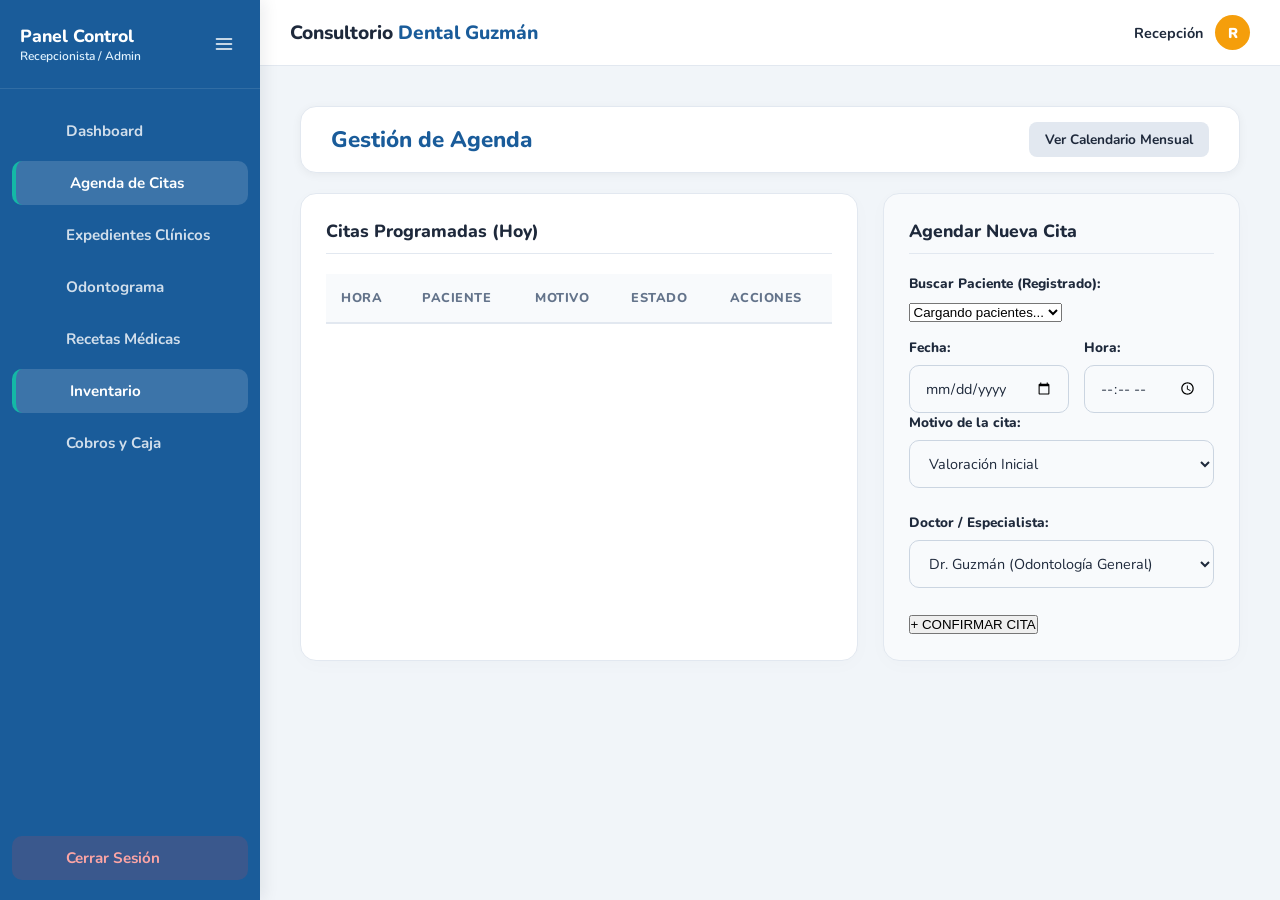
==== commit 80bc0afa: "Se mejoró el formulario para agendar citas, incluyendo la carga dinámica de pacientes y la selección" ====
--- a/agenda.html
+++ b/agenda.html
@@ -75,64 +75,64 @@
                     
                     <div class="tabla-responsive">
                         <table class="tabla-medica">
-                            <thead>
-                                <tr>
-                                    <th>Hora</th>
-                                    <th>Paciente</th>
-                                    <th>Motivo</th>
-                                    <th>Estado</th>
-                                    <th>Acciones</th>
-                                </tr>
-                            </thead>
-                            <tbody id="cuerpoTablaCitas"></tbody>
-                        </table>
+                             <thead>
+                                 <tr>
+                                     <th>Hora</th>
+                                     <th>Paciente</th>
+                                     <th>Motivo</th>
+                                     <th>Estado</th>
+                                     <th>Acciones</th>
+                                 </tr>
+                             </thead>
+                             <tbody id="cuerpoTablaCitas">
+
+                             </tbody>
+                         </table>
                     </div>
                 </div>
 
                 <div class="tarjeta-expediente" style="margin-bottom: 0; background-color: #F8FAFC;">
                     <h3 class="titulo-tarjeta">Agendar Nueva Cita</h3>
                     
-                    <form id="formNuevaCita" onsubmit="agendarCita(event)">
-                        <div class="grupo-input" style="margin-bottom: 15px;">
-                            <label>Buscar Paciente (Registrado):</label>
-                            <input type="text" class="input-medico" placeholder="Ej. Carlos Mendoza..." required>
-                        </div>
-
-                        <div style="display: grid; grid-template-columns: 1fr 1fr; gap: 15px; margin-bottom: 15px;">
-                            <div class="grupo-input">
-                                <label>Fecha:</label>
-                                <input type="date" class="input-medico" required>
-                            </div>
-                            <div class="grupo-input">
-                                <label>Hora:</label>
-                                <input type="time" class="input-medico" required>
-                            </div>
-                        </div>
-
-                        <div class="grupo-input" style="margin-bottom: 15px;">
-                            <label>Doctor Asignado:</label>
-                            <select class="input-medico">
-                                <option>Dr. Guzmán (General)</option>
-                                <option>Dra. Elena (Ortodoncia)</option>
-                                <option>Dr. Roberto (Cirugía)</option>
-                            </select>
-                        </div>
-
-                        <div class="grupo-input" style="margin-bottom: 25px;">
-                            <label>Motivo de la Cita:</label>
-                            <select class="input-medico">
-                                <option>Valoración Inicial</option>
-                                <option>Limpieza / Profilaxis</option>
-                                <option>Extracción</option>
-                                <option>Tratamiento de Caries</option>
-                                <option>Otro</option>
-                            </select>
-                        </div>
-
-                        <button type="submit" class="btn-agendar btn-login" style="width: 100%;">
-                            ✚ CONFIRMAR CITA
-                        </button>
-                    </form>
+                   <form id="formNuevaCita">
+    
+                     <div class="grupo-input" style="margin-bottom: 15px;">
+                         <label>Buscar Paciente (Registrado):</label>
+                     <select id="id_paciente" class="form-control">
+                         <option value="" disabled selected>Cargando pacientes...</option>
+                     </select>
+                 </div>
+
+                 <div style="display: grid; grid-template-columns: 1fr 1fr; gap: 15px;">
+                     <div class="grupo-input">
+                         <label>Fecha:</label>
+                         <input type="date" class="input-medico" id="fecha" required>
+                     </div>
+                     <div class="grupo-input">
+                         <label>Hora:</label>
+                        <input type="time" class="input-medico" id="hora" required>
+                     </div>
+                 </div>
+
+                 <div class="grupo-input" style="margin-bottom: 25px;">
+                     <label>Motivo de la cita:</label>
+                         <select class="input-medico" id="motivo">
+                             <option>Valoración Inicial</option>
+                             <option>Limpieza dental</option>
+                          </select>
+                 </div>
+
+                 <div class="grupo-input" style="margin-bottom: 25px;">
+                     <label>Doctor / Especialista:</label>
+                         <select class="input-medico" id="id_doctor">
+                             <option value="1">Dr. Guzmán (Odontología General)</option>
+                             <option value="2">Dra. Elena (Ortodoncia)</option>
+                             <option value="3">Dr. Roberto (Cirugía Maxilofacial)</option>
+                          </select>
+                    </div>
+    
+                 <button type="submit" class="btn-primario">+ CONFIRMAR CITA</button>
+                </form>
                 </div>
 
             </div>
@@ -177,14 +177,14 @@
         btnToggle.addEventListener('click', () => sidebar.classList.toggle('colapsado'));
 
         function agendarCita(event) {
-            event.preventDefault(); // Evita que la página se recargue
+            event.preventDefault();
             const btn = document.querySelector('button[type="submit"]');
             btn.innerHTML = 'Guardando...';
             
             setTimeout(() => {
                 document.getElementById('modalCita').classList.add('mostrar-modal');
                 btn.innerHTML = '✚ CONFIRMAR CITA';
-                document.getElementById('formNuevaCita').reset(); // Limpia el formulario
+                document.getElementById('formNuevaCita').reset();
             }, 800);
         }
 
@@ -265,30 +265,99 @@
             const citas = await respuesta.json();
             
             const tbody = document.getElementById('cuerpoTablaCitas');
-            tbody.innerHTML = ''; // Limpiamos por si había algo de prueba
+            tbody.innerHTML = ''; 
             
             citas.forEach(cita => {
-    const fila = `
-        
-            
-                ${cita.hora}
-                ${cita.fecha}
-            
-            ${cita.nombrePaciente}
-            ${cita.motivo}
-            🟢 ${cita.estado}
-            
-                📄
-            
-        
-    `;
-    tbody.innerHTML += fila;
-});
+                const horaCorta = cita.hora.substring(0, 5); 
+
+                let badgeStyle = "background:#F1F5F9; color:#64748B; border:1px solid #CBD5E1;"; 
+                let icono = "⚪";
+                
+                if(cita.estado === 'Confirmada') {
+                    badgeStyle = "background:#D1FAE5; color:#065F46; border-color:#34D399;";
+                    icono = "🟢";
+                } else if(cita.estado === 'Pendiente') {
+                    badgeStyle = "background:#FEF3C7; color:#92400E; border-color:#FCD34D;";
+                    icono = "🟡";
+                }
+
+                const fila = `
+                    <tr>
+                        <td>
+                            <strong>${horaCorta}</strong><br>
+                            <span style="font-size: 0.75em; color: #64748B;">${cita.fecha}</span>
+                        </td>
+                        <td>${cita.nombrePaciente}</td>
+                        <td>${cita.motivo}</td>
+                        <td><span class="badge-estado" style="${badgeStyle}">${icono} ${cita.estado}</span></td>
+                        <td>
+                            <a href="detalle_expediente.html" class="btn-accion-icon" title="Ver Expediente" 
+                               style="background-color: #1A5C9A; color: white; padding: 6px 14px; border-radius: 6px; text-decoration: none; font-weight: 500; font-size: 0.9em; display: inline-block;"> Ver
+                             </a>
+                        </td>
+                    </tr>
+                `;
+                tbody.innerHTML += fila;
+            });
             
         } catch (error) {
             console.error("Error trayendo las citas:", error);
         }
     });
+
+    document.getElementById('formNuevaCita').addEventListener('submit', async (e) => {
+    e.preventDefault();
+
+   const nuevaCita = {
+    id_paciente: parseInt(document.getElementById('id_paciente').value),
+    id_doctor: parseInt(document.getElementById('id_doctor').value), // <-- LÍNEA NUEVA
+    fecha: document.getElementById('fecha').value,
+    hora: document.getElementById('hora').value,
+    motivo: document.getElementById('motivo').value
+};
+
+    try {
+        const respuesta = await fetch('http://localhost:7070/api/citas', {
+            method: 'POST',
+            headers: { 'Content-Type': 'application/json' },
+            body: JSON.stringify(nuevaCita)
+        });
+
+        if(respuesta.ok) {
+            alert("¡Cita agendada con éxito!");
+            window.location.reload();
+        } else {
+            alert("Hubo un error al guardar la cita.");
+        }
+    } catch (error) {
+        console.error("Error:", error);
+    }
+});
+</script>
+
+<script>
+async function cargarPacientes() {
+    try {
+        // 1. Pedimos los datos a Java
+        const respuesta = await fetch('/api/pacientes');
+        const pacientes = await respuesta.json();
+        
+        const select = document.getElementById('id_paciente');
+        select.innerHTML = 'Selecciona un paciente...';
+        
+        pacientes.forEach(paciente => {
+            const opcion = document.createElement('option');
+            opcion.value = paciente.id_paciente;
+            opcion.textContent = paciente.nombre;
+            select.appendChild(opcion);
+        });
+        
+    } catch (error) {
+        console.error("No se pudieron cargar los pacientes:", error);
+    }
+}
+
+cargarPacientes();
 </script>
 </body>
 </html>
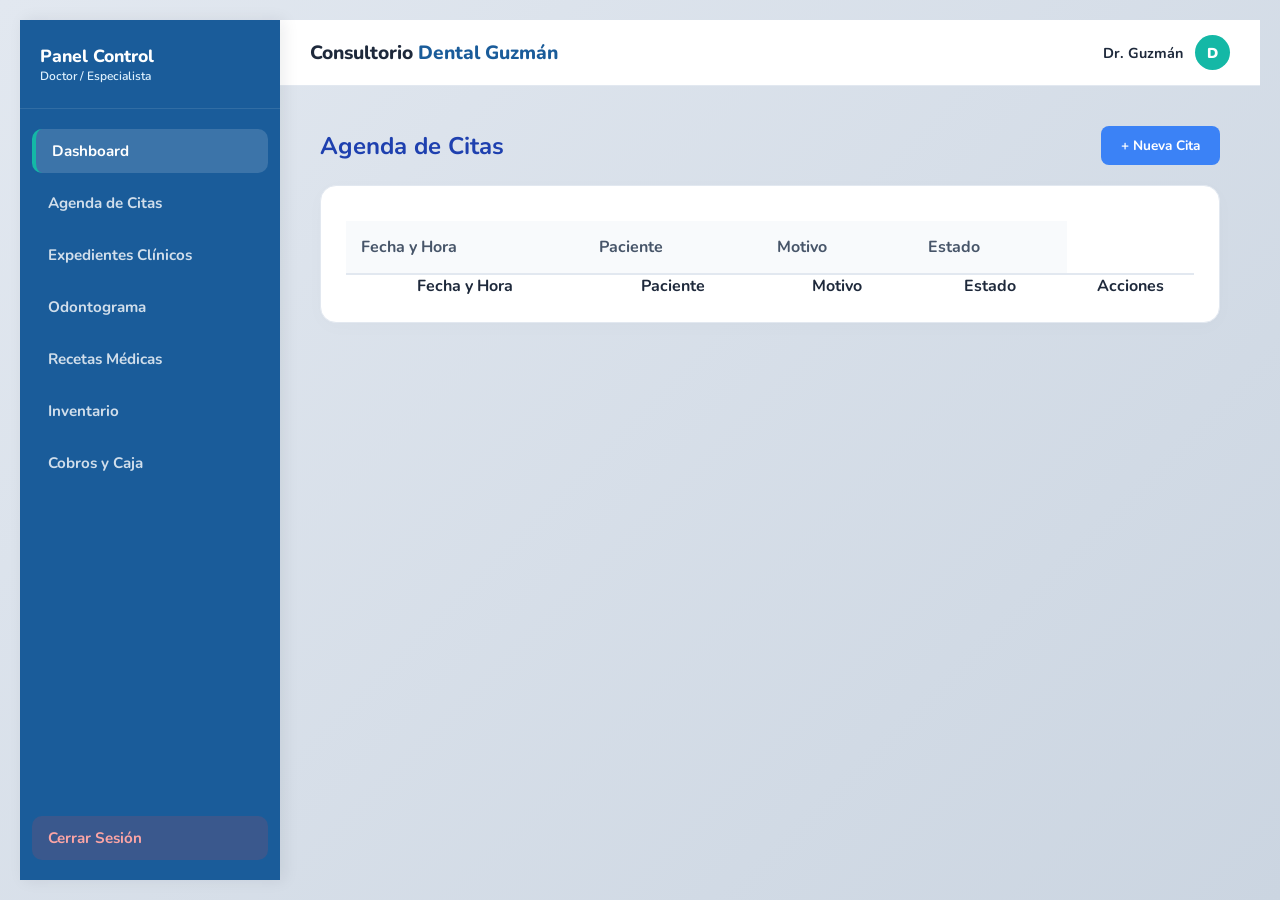
==== commit fd5be747: "feat: Enhance receta.html with dynamic patient loading, medication management, and printing function" ====
--- a/agenda.html
+++ b/agenda.html
@@ -6,358 +6,343 @@
     <title>Agenda de Citas - Consultorio Dental Guzmán</title>
     <link rel="stylesheet" href="CSS/stylediv.CSS">
     <link href="https://fonts.googleapis.com/css2?family=Nunito:wght@400;600;700;800;900&display=swap" rel="stylesheet">
+    <style>
+        /* Estilos rápidos para la ventana modal (Pop-up) */
+        .modal {
+            display: none; position: fixed; z-index: 1000; left: 0; top: 0; width: 100%; height: 100%;
+            background-color: rgba(15, 23, 42, 0.6); backdrop-filter: blur(4px);
+            justify-content: center; align-items: center;
+        }
+        .modal-content {
+            background-color: white; padding: 30px; border-radius: 12px; width: 90%; max-width: 500px;
+            box-shadow: 0 20px 25px -5px rgba(0, 0, 0, 0.1);
+        }
+        .close { float: right; font-size: 24px; font-weight: bold; cursor: pointer; color: #64748b; }
+        .close:hover { color: #ef4444; }
+    </style>
 </head>
 <body class="body-dashboard">
 
+    <!-- BARRA LATERAL -->
     <aside id="sidebar" class="sidebar">
         <div class="sidebar-header">
             <div class="brand-info">
                 <h3>Panel Control</h3>
-                <p>Recepcionista / Admin</p>
-            </div>
-            <button id="btnToggle" class="btn-toggle">
-                <svg viewBox="0 0 24 24" fill="none" stroke="currentColor" stroke-width="2" stroke-linecap="round" stroke-linejoin="round"><line x1="3" y1="12" x2="21" y2="12"></line><line x1="3" y1="6" x2="21" y2="6"></line><line x1="3" y1="18" x2="21" y2="18"></line></svg>
-            </button>
+                <p>Doctor / Especialista</p>
+            </div>
         </div>
 
         <nav class="sidebar-menu">
-            <a href="dashboard.html" class="menu-item">
-                <span class="icon"></span><span class="menu-text">Dashboard</span>
-            </a>
-            <a href="agenda.html" class="menu-item activo">
-                <span class="icon"></span><span class="menu-text">Agenda de Citas</span>
-            </a>
-            <a href="expediente.html" class="menu-item">
-                <span class="icon"></span><span class="menu-text">Expedientes Clínicos</span>
-            </a>
-            <a href="odontograma.html" class="menu-item">
-                <span class="icon"></span><span class="menu-text">Odontograma</span>
-            </a>
-            <a href="receta.html" class="menu-item">
-                <span class="icon"></span><span class="menu-text">Recetas Médicas</span>
-            </a>
-            <a href="inventario.html" class="menu-item activo">
-                <span class="icon"></span><span class="menu-text">Inventario</span>
-            </a>
-            <a href="caja.html" class="menu-item">
-                <span class="icon"></span><span class="menu-text">Cobros y Caja</span>
-            </a>
-            <a href="index.html" class="menu-item salir">
-                <span class="icon"></span><span class="menu-text">Cerrar Sesión</span>
-            </a>
+            <a href="dashboard.html" class="menu-item activo"><span class="menu-text">Dashboard</span></a>
+            <a href="agenda.html" class="menu-item"><span class="menu-text">Agenda de Citas</span></a>
+            <a href="expediente.html" class="menu-item"><span class="menu-text">Expedientes Clínicos</span></a>
+            <a href="odontograma.html" class="menu-item"><span class="menu-text">Odontograma</span></a>
+            <a href="receta.html" class="menu-item"><span class="menu-text">Recetas Médicas</span></a>
+            <a href="inventario.html" class="menu-item"><span class="menu-text">Inventario</span></a>
+            <a href="caja.html" class="menu-item"><span class="menu-text">Cobros y Caja</span></a>
+            <a href="index.html" class="menu-item salir"><span class="menu-text">Cerrar Sesión</span></a>
+        </nav>
         </nav>
     </aside>
 
+    <!-- CONTENIDO PRINCIPAL -->
     <div class="dashboard-layout">
         <header class="navbar-dashboard">
             <div class="logo-dashboard">
                 <h1>Consultorio <span>Dental Guzmán</span></h1>
             </div>
             <div class="user-profile">
-                <span>Recepción</span>
-                <div class="avatar" style="background-color: #F59E0B;">R</div>
+                <span>Dr. Guzmán</span>
+                <div class="avatar">D</div>
             </div>
         </header>
 
         <main class="dashboard-content">
-            
-            <div class="paciente-header" style="padding: 15px 30px; margin-bottom: 20px;">
-                <div class="paciente-info-principal" style="width: 100%; display: flex; justify-content: space-between; align-items: center;">
-                    <h2 class="paciente-nombre" style="font-size: 1.4rem; margin:0;">Gestión de Agenda</h2>
-                    <button class="btn-tabla btn-tabla-secundario" onclick="abrirCalendarioMensual()">Ver Calendario Mensual</button>
-                </div>
-            </div>
-
-            <div class="expediente-grid">
+            <div style="display: flex; justify-content: space-between; align-items: center; margin-bottom: 20px;">
+                <h2 style="color: #1E40AF; margin: 0;">Agenda de Citas</h2>
+                <button onclick="abrirModal()" class="btn-tabla" style="background-color: #3B82F6; color: white; border: none; padding: 10px 20px; border-radius: 8px; font-weight: bold; cursor: pointer;">
+                    + Nueva Cita
+                </button>
+            </div>
+
+            <!-- Tabla de Citas -->
+            <div class="tarjeta-expediente">
+                <table style="width: 100%; border-collapse: collapse; margin-top: 10px;">
+                    <thead>
+                        <tr style="background-color: #F8FAFC; text-align: left; border-bottom: 2px solid #E2E8F0;">
+                            <th style="padding: 15px; color: #475569;">Fecha y Hora</th>
+                            <th style="padding: 15px; color: #475569;">Paciente</th>
+                            <th style="padding: 15px; color: #475569;">Motivo</th>
+                            <th style="padding: 15px; color: #475569;">Estado</th>
+                        </tr>
+                        <tr>
+                            <th>Fecha y Hora</th>
+                            <th>Paciente</th>
+                            <th>Motivo</th>
+                            <th>Estado</th>
+                            <th style="text-align: center;">Acciones</th>
+                        </tr>
+                    </thead>
+                    <tbody id="tablaCitas">
+                        <!-- Las citas se inyectarán aquí con JavaScript -->
+                    </tbody>
+                </table>
+            </div>
+        </main>
+    </div>
+
+    <!-- MODAL PARA AGENDAR CITA -->
+    <div id="modalCita" class="modal">
+        <div class="modal-content">
+    <span class="close" onclick="cerrarModal()">&times;</span>
+    <h3 style="margin-top: 0; color: #0F172A; border-bottom: 1px solid #E2E8F0; padding-bottom: 10px;">Agendar Nueva Cita</h3>
+    
+    <!-- Selector de Tipo de Paciente -->
+    <div style="margin: 15px 0; display: flex; gap: 20px; background-color: #F1F5F9; padding: 10px; border-radius: 8px;">
+        <label style="cursor: pointer;"><input type="radio" name="tipoPaciente" value="existente" checked onchange="toggleTipo()">Paciente Registrado</label>
+        <label style="cursor: pointer;"><input type="radio" name="tipoPaciente" value="nuevo" onchange="toggleTipo()">Nuevo Paciente</label>
+    </div>
+
+    <!-- Opcion A: Paciente Existente -->
+    <div id="divExistente" class="grupo-input">
+        <label style="font-weight: 700; display: block; margin-bottom: 5px;">Seleccionar Paciente:</label>
+        <select id="selectPaciente" class="input-medico" style="width: 100%; padding: 10px; border-radius: 6px; border: 1px solid #CBD5E1;">
+            <option value="">Seleccione un paciente...</option>
+        </select>
+    </div>
+
+    <!-- Opcion B: Paciente Nuevo (Oculto por defecto) -->
+    <div id="divNuevo" style="display: none; background-color: #F8FAFC; padding: 15px; border-radius: 8px; border: 1px dashed #CBD5E1; margin-bottom: 15px;">
+        <div style="display: flex; gap: 10px; margin-bottom: 10px;">
+            <input type="text" id="inputNombre" placeholder="Nombre(s)" style="flex: 1; padding: 8px; border-radius: 4px; border: 1px solid #CBD5E1;">
+            <input type="text" id="inputApellidos" placeholder="Apellidos" style="flex: 1; padding: 8px; border-radius: 4px; border: 1px solid #CBD5E1;">
+        </div>
+        <div style="display: flex; gap: 10px;">
+            <input type="text" id="inputTelefono" placeholder="Teléfono" style="flex: 1; padding: 8px; border-radius: 4px; border: 1px solid #CBD5E1;">
+            <input type="email" id="inputCorreo" placeholder="Correo (opcional)" style="flex: 1; padding: 8px; border-radius: 4px; border: 1px solid #CBD5E1;">
+        </div>
+    </div>
+
+    <!-- Datos de la cita (Fecha, Hora, Motivo) -->
+    <div style="display: flex; gap: 15px; margin-top: 15px;">
+        <div class="grupo-input" style="flex: 1;">
+            <label style="font-weight: 700; display: block; margin-bottom: 5px;">Fecha:</label>
+            <input type="date" id="inputFecha" class="input-medico" style="width: 100%; padding: 10px; border-radius: 6px; border: 1px solid #CBD5E1;">
+        </div>
+        <div class="grupo-input" style="flex: 1;">
+            <label style="font-weight: 700; display: block; margin-bottom: 5px;">Hora:</label>
+            <input type="time" id="inputHora" class="input-medico" style="width: 100%; padding: 10px; border-radius: 6px; border: 1px solid #CBD5E1;">
+        </div>
+    </div>
+
+    <div class="grupo-input" style="margin-top: 15px;">
+        <label style="font-weight: 700; display: block; margin-bottom: 5px;">Motivo del tratamiento:</label>
+        <input type="text" id="inputMotivo" placeholder="Ej. Limpieza, Resina, Valoración..." class="input-medico" style="width: 100%; padding: 10px; border-radius: 6px; border: 1px solid #CBD5E1;">
+    </div>
+
+    <button onclick="guardarCitaDinamica()" class="btn-tabla" style="margin-top: 25px; width: 100%; padding: 12px; background-color: #10B981; color: white; border: none; border-radius: 8px; font-weight: 800; cursor: pointer;">
+        AGENDAR CITA
+    </button>
+</div>
+    </div>
+
+    <!-- JAVASCRIPT CONECTADO A CitaController.java -->
+    <script>
+    const API_URL = 'http://localhost:7000/api';
+    const ENDPOINT_CITAS = `${API_URL}/citas`; 
+    const ENDPOINT_PACIENTES = `${API_URL}/citas/pacientes`;
+
+    document.addEventListener('DOMContentLoaded', () => {
+        cargarCitas();
+        cargarPacientesEnSelect();
+    });
+
+    // 1. Mostrar todas las citas en la tabla
+    async function cargarCitas() {
+        try {
+            const res = await fetch(ENDPOINT_CITAS);
+            if (res.ok) {
+                const citas = await res.json();
+                const tbody = document.getElementById('tablaCitas');
+                tbody.innerHTML = '';
+
+                if (!citas || citas.length === 0) {
+                    tbody.innerHTML = '<tr><td colspan="5" style="text-align: center; padding: 20px; color: #64748B;">No hay citas agendadas.</td></tr>';
+                    return;
+                }
+
+                citas.forEach(cita => {
+                    // Prevenir campos nulos o nombres con distintos formatos
+                    const idCita = cita.id_cita || cita.id;
+                    const nombrePaciente = cita.nombreCompleto || cita.nombrePaciente || cita.nombre_paciente || cita.paciente || 'Paciente';
+                    const fechaLimpia = cita.fecha ? cita.fecha.substring(0, 10) : 'Sin fecha';
+                    const horaLimpia = cita.hora ? cita.hora.substring(0, 5) : '00:00';
+                    const estado = cita.estado || 'Pendiente';
+
+                    // Colores para el estado
+                    let colorEstado = estado === 'Pendiente' ? '#F59E0B' : '#10B981';
+
+                    // Una SOLA fila (tr) por cada cita
+                    tbody.innerHTML += `
+                        <tr style="border-bottom: 1px solid #E2E8F0;">
+                            <td style="padding: 15px; font-weight: bold; color: #0F172A;">
+                                ${fechaLimpia} <br> 
+                                <span style="color: #64748B; font-weight: normal;">${horaLimpia}</span>
+                            </td>
+                            <td style="padding: 15px; font-weight: 600; color: #1E40AF;">${nombrePaciente}</td>
+                            <td style="padding: 15px; color: #475569;">${cita.motivo || '-'}</td>
+                            <td style="padding: 15px;">
+                                <span style="background-color: ${colorEstado}20; color: ${colorEstado}; padding: 5px 10px; border-radius: 20px; font-weight: bold; font-size: 0.85rem;">
+                                    ${estado}
+                                </span>
+                            </td>
+                            <td style="padding: 15px; text-align: center;">
+                                <button class="btn-eliminar" onclick="eliminarCita(${idCita})" title="Eliminar Cita">
+                                    Eliminar
+                                </button>
+                            </td>
+                        </tr>
+                    `; 
+                });
+            }
+        } catch (error) {
+            console.error("Error al cargar citas:", error);
+        }
+    }
+
+    // 2. Función GLOBAL para eliminar citas (ahora sí accesible desde el onclick)
+    function eliminarCita(idCita) {
+        if (!idCita) {
+            alert("No se pudo obtener el ID de la cita.");
+            return;
+        }
+
+        if (confirm("¿Estás seguro de que deseas eliminar esta cita de la agenda?")) {
+            fetch(`${ENDPOINT_CITAS}/${idCita}`, {
+                method: 'DELETE'
+            })
+            .then(response => {
+                if (!response.ok) throw new Error("Error al eliminar");
+                return response.json();
+            })
+            .then(data => {
+                alert("Cita eliminada exitosamente.");
+                cargarCitas(); // Recargar la tabla
+            })
+            .catch(error => {
+                console.error("Error:", error);
+                alert("No se pudo eliminar la cita.");
+            });
+        }
+    }
+
+    // 3. Llenar el <select> con los pacientes registrados
+    async function cargarPacientesEnSelect() {
+        try {
+            const res = await fetch(ENDPOINT_PACIENTES);
+            if (res.ok) {
+                const pacientes = await res.json();
+                const select = document.getElementById('selectPaciente');
+                if (!select) return;
+
+                select.innerHTML = '<option value="">-- Selecciona un paciente --</option>';
                 
-                <div class="tarjeta-expediente" style="margin-bottom: 0;">
-                    <h3 class="titulo-tarjeta">Citas Programadas (Hoy)</h3>
-                    
-                    <div class="tabla-responsive">
-                        <table class="tabla-medica">
-                             <thead>
-                                 <tr>
-                                     <th>Hora</th>
-                                     <th>Paciente</th>
-                                     <th>Motivo</th>
-                                     <th>Estado</th>
-                                     <th>Acciones</th>
-                                 </tr>
-                             </thead>
-                             <tbody id="cuerpoTablaCitas">
-
-                             </tbody>
-                         </table>
-                    </div>
-                </div>
-
-                <div class="tarjeta-expediente" style="margin-bottom: 0; background-color: #F8FAFC;">
-                    <h3 class="titulo-tarjeta">Agendar Nueva Cita</h3>
-                    
-                   <form id="formNuevaCita">
-    
-                     <div class="grupo-input" style="margin-bottom: 15px;">
-                         <label>Buscar Paciente (Registrado):</label>
-                     <select id="id_paciente" class="form-control">
-                         <option value="" disabled selected>Cargando pacientes...</option>
-                     </select>
-                 </div>
-
-                 <div style="display: grid; grid-template-columns: 1fr 1fr; gap: 15px;">
-                     <div class="grupo-input">
-                         <label>Fecha:</label>
-                         <input type="date" class="input-medico" id="fecha" required>
-                     </div>
-                     <div class="grupo-input">
-                         <label>Hora:</label>
-                        <input type="time" class="input-medico" id="hora" required>
-                     </div>
-                 </div>
-
-                 <div class="grupo-input" style="margin-bottom: 25px;">
-                     <label>Motivo de la cita:</label>
-                         <select class="input-medico" id="motivo">
-                             <option>Valoración Inicial</option>
-                             <option>Limpieza dental</option>
-                          </select>
-                 </div>
-
-                 <div class="grupo-input" style="margin-bottom: 25px;">
-                     <label>Doctor / Especialista:</label>
-                         <select class="input-medico" id="id_doctor">
-                             <option value="1">Dr. Guzmán (Odontología General)</option>
-                             <option value="2">Dra. Elena (Ortodoncia)</option>
-                             <option value="3">Dr. Roberto (Cirugía Maxilofacial)</option>
-                          </select>
-                    </div>
-    
-                 <button type="submit" class="btn-primario">+ CONFIRMAR CITA</button>
-                </form>
-                </div>
-
-            </div>
-        </main>
-    </div>
-
-    <div class="modal-overlay" id="modalCita">
-        <div class="modal-caja" style="max-width: 400px; text-align: center; padding: 30px;">
-            <div style="width: 60px; height: 60px; background-color: var(--color-primario-azul); color: white; border-radius: 50%; display: flex; align-items: center; justify-content: center; margin: 0 auto 20px auto; font-size: 1.8rem;">
-                📅
-            </div>
-            <h2 class="modal-titulo">¡Cita Agendada!</h2>
-            <p class="modal-texto">El espacio ha sido bloqueado en el calendario del doctor exitosamente.</p>
-            <button class="btn-tabla" style="background-color: var(--color-primario-azul); margin-top: 15px;" onclick="cerrarModalCita()">Aceptar</button>
-        </div>
-    </div>
-
-    <div class="modal-overlay" id="modalCalendarioMensual">
-        <div class="modal-caja" style="max-width: 800px; width: 90%;">
-            <div style="display: flex; justify-content: space-between; align-items: center; margin-bottom: 20px; border-bottom: 2px solid #E2E8F0; padding-bottom: 15px;">
-                <h2 class="modal-titulo" id="mesTitulo" style="margin: 0;">Julio 2026</h2>
-                <div style="display: flex; gap: 10px;">
-                    <button class="btn-tabla btn-tabla-secundario" onclick="cambiarMes(-1)">← Mes Anterior</button>
-                    <button class="btn-tabla btn-tabla-secundario" onclick="cambiarMes(1)">Siguiente Mes →</button>
-                    <button class="btn-cerrar-modal" style="position: relative; top: 0; right: 0; margin-left: 15px;" onclick="cerrarCalendarioMensual()">×</button>
-                </div>
-            </div>
-
-            <div class="calendario-grid" id="calendarioGrid">
-                </div>
-
-            <div style="display: flex; gap: 20px; margin-top: 20px; font-size: 0.8rem; color: var(--color-texto-secundario); font-weight: 700; justify-content: flex-end;">
-                <span style="display: flex; align-items: center; gap: 5px;"><span class="cita-dot"></span> Citas Disponibles</span>
-                <span style="display: flex; align-items: center; gap: 5px;"><span class="cita-dot lleno"></span> Agenda Llena</span>
-            </div>
-        </div>
-    </div>
-
-    <script>
-        const btnToggle = document.getElementById('btnToggle');
-        const sidebar = document.getElementById('sidebar');
-        btnToggle.addEventListener('click', () => sidebar.classList.toggle('colapsado'));
-
-        function agendarCita(event) {
-            event.preventDefault();
-            const btn = document.querySelector('button[type="submit"]');
-            btn.innerHTML = 'Guardando...';
-            
-            setTimeout(() => {
-                document.getElementById('modalCita').classList.add('mostrar-modal');
-                btn.innerHTML = '✚ CONFIRMAR CITA';
-                document.getElementById('formNuevaCita').reset();
-            }, 800);
-        }
-
-        function cerrarModalCita() {
-            document.getElementById('modalCita').classList.remove('mostrar-modal');
-        }
-
-        // --- MOTOR DEL CALENDARIO DINÁMICO ---
-        const nombresMeses = ["Enero", "Febrero", "Marzo", "Abril", "Mayo", "Junio", "Julio", "Agosto", "Septiembre", "Octubre", "Noviembre", "Diciembre"];
-        
-        let mesActual = 6; 
-        let anioActual = 2026;
-
-        function renderizarCalendario() {
-            const grid = document.getElementById('calendarioGrid');
-            const titulo = document.getElementById('mesTitulo');
-            
-            titulo.innerText = `${nombresMeses[mesActual]} ${anioActual}`;
-            
-            grid.innerHTML = `
-                <div class="dia-header">DOM</div><div class="dia-header">LUN</div><div class="dia-header">MAR</div>
-                <div class="dia-header">MIE</div><div class="dia-header">JUE</div><div class="dia-header">VIE</div><div class="dia-header">SAB</div>
-            `;
-
-            // 3. Calcula cuántos días tiene el mes y en qué día de la semana empieza
-            let primerDiaDelMes = new Date(anioActual, mesActual, 1).getDay();
-            let diasEnElMes = new Date(anioActual, mesActual + 1, 0).getDate();
-            let diasMesAnterior = new Date(anioActual, mesActual, 0).getDate();
-
-            for (let i = primerDiaDelMes; i > 0; i--) {
-                grid.innerHTML += `<div class="dia-caja dia-inactivo">${diasMesAnterior - i + 1}</div>`;
+                pacientes.forEach(p => {
+                    let opcion = document.createElement('option');
+                    opcion.value = p.id_paciente;
+                    opcion.textContent = p.nombre || p.nombre_paciente;
+                    select.appendChild(opcion);
+                });
             }
-
-            for (let i = 1; i <= diasEnElMes; i++) {
-                let esHoy = (i === 14 && mesActual === 6 && anioActual === 2026) ? 'hoy' : '';
-                
-                let citasHtml = '';
-                if (Math.random() > 0.75 && !esHoy) { // Días aleatorios con citas
-                    let numCitas = Math.floor(Math.random() * 3) + 1;
-                    let esLleno = numCitas > 2 ? 'lleno' : '';
-                    let dots = Array(numCitas).fill(`<span class="cita-dot ${esLleno}"></span>`).join('');
-                    citasHtml = `<div class="contenedor-citas">${dots}</div>`;
-                }
-
-                grid.innerHTML += `<div class="dia-caja ${esHoy}">${i} ${citasHtml}</div>`;
+        } catch (error) {
+            console.error("Error al cargar pacientes:", error);
+        }
+    }
+
+    // 4. Guardar una nueva cita
+    function toggleTipo() {
+        const tipo = document.querySelector('input[name="tipoPaciente"]:checked').value;
+        document.getElementById('divExistente').style.display = tipo === 'existente' ? 'block' : 'none';
+        document.getElementById('divNuevo').style.display = tipo === 'nuevo' ? 'block' : 'none';
+    }
+
+    async function guardarCitaDinamica() {
+        const tipo = document.querySelector('input[name="tipoPaciente"]:checked').value;
+        const fecha = document.getElementById('inputFecha').value;
+        const hora = document.getElementById('inputHora').value;
+        const motivo = document.getElementById('inputMotivo').value;
+
+        if (!fecha || !hora || !motivo) {
+            alert("La fecha, hora y motivo son obligatorios.");
+            return;
+        }
+
+        try {
+            let res;
+            if (tipo === 'existente') {
+                const idPaciente = document.getElementById('selectPaciente').value;
+                if (!idPaciente) return alert("Selecciona un paciente.");
+
+                res = await fetch(ENDPOINT_CITAS, {
+                    method: 'POST',
+                    headers: { 'Content-Type': 'application/json' },
+                    body: JSON.stringify({ id_paciente: parseInt(idPaciente), id_doctor: 1, fecha, hora, motivo })
+                });
+            } else {
+                const nombre = document.getElementById('inputNombre').value;
+                const apellidos = document.getElementById('inputApellidos').value;
+                const celular = document.getElementById('inputTelefono').value;
+                if (!nombre || !apellidos) return alert("Nombre y apellidos son obligatorios para un nuevo paciente.");
+
+                res = await fetch(`${API_URL}/citas/nuevo-paciente`, {
+                    method: 'POST',
+                    headers: { 'Content-Type': 'application/json' },
+                    body: JSON.stringify({ 
+                        nombre, apellidos, celular, 
+                        correo: document.getElementById('inputCorreo').value, 
+                        fecha, hora, tratamiento: motivo 
+                    })
+                });
             }
-        }
-
-        function cambiarMes(direccion) {
-            mesActual += direccion;
-            
-            if (mesActual > 11) {
-                mesActual = 0;
-                anioActual++;
-            } 
-            else if (mesActual < 0) {
-                mesActual = 11;
-                anioActual--;
+
+            if (res.ok) {
+                alert("¡Cita agendada con éxito!");
+                cerrarModal();
+                cargarCitas();
+                cargarPacientesEnSelect();
+            } else {
+                alert("Error al intentar guardar.");
             }
-            
-            renderizarCalendario();
-        }
-
-        function abrirCalendarioMensual() {
-            renderizarCalendario();
-            document.getElementById('modalCalendarioMensual').classList.add('mostrar-modal');
-        }
-
-        function cerrarCalendarioMensual() {
-            document.getElementById('modalCalendarioMensual').classList.remove('mostrar-modal');
-        }
-    </script>
-
-    <script>
-    document.addEventListener("DOMContentLoaded", async () => {
-        try {
-            const respuesta = await fetch('http://localhost:7070/api/citas');
-            const citas = await respuesta.json();
-            
-            const tbody = document.getElementById('cuerpoTablaCitas');
-            tbody.innerHTML = ''; 
-            
-            citas.forEach(cita => {
-                const horaCorta = cita.hora.substring(0, 5); 
-
-                let badgeStyle = "background:#F1F5F9; color:#64748B; border:1px solid #CBD5E1;"; 
-                let icono = "⚪";
-                
-                if(cita.estado === 'Confirmada') {
-                    badgeStyle = "background:#D1FAE5; color:#065F46; border-color:#34D399;";
-                    icono = "🟢";
-                } else if(cita.estado === 'Pendiente') {
-                    badgeStyle = "background:#FEF3C7; color:#92400E; border-color:#FCD34D;";
-                    icono = "🟡";
-                }
-
-                const fila = `
-                    <tr>
-                        <td>
-                            <strong>${horaCorta}</strong><br>
-                            <span style="font-size: 0.75em; color: #64748B;">${cita.fecha}</span>
-                        </td>
-                        <td>${cita.nombrePaciente}</td>
-                        <td>${cita.motivo}</td>
-                        <td><span class="badge-estado" style="${badgeStyle}">${icono} ${cita.estado}</span></td>
-                        <td>
-                            <a href="detalle_expediente.html" class="btn-accion-icon" title="Ver Expediente" 
-                               style="background-color: #1A5C9A; color: white; padding: 6px 14px; border-radius: 6px; text-decoration: none; font-weight: 500; font-size: 0.9em; display: inline-block;"> Ver
-                             </a>
-                        </td>
-                    </tr>
-                `;
-                tbody.innerHTML += fila;
-            });
-            
         } catch (error) {
-            console.error("Error trayendo las citas:", error);
-        }
-    });
-
-    document.getElementById('formNuevaCita').addEventListener('submit', async (e) => {
-    e.preventDefault();
-
-   const nuevaCita = {
-    id_paciente: parseInt(document.getElementById('id_paciente').value),
-    id_doctor: parseInt(document.getElementById('id_doctor').value), // <-- LÍNEA NUEVA
-    fecha: document.getElementById('fecha').value,
-    hora: document.getElementById('hora').value,
-    motivo: document.getElementById('motivo').value
-};
-
-    try {
-        const respuesta = await fetch('http://localhost:7070/api/citas', {
-            method: 'POST',
-            headers: { 'Content-Type': 'application/json' },
-            body: JSON.stringify(nuevaCita)
-        });
-
-        if(respuesta.ok) {
-            alert("¡Cita agendada con éxito!");
-            window.location.reload();
-        } else {
-            alert("Hubo un error al guardar la cita.");
-        }
-    } catch (error) {
-        console.error("Error:", error);
-    }
-});
-</script>
-
-<script>
-async function cargarPacientes() {
-    try {
-        // 1. Pedimos los datos a Java
-        const respuesta = await fetch('/api/pacientes');
-        const pacientes = await respuesta.json();
-        
-        const select = document.getElementById('id_paciente');
-        select.innerHTML = 'Selecciona un paciente...';
-        
-        pacientes.forEach(paciente => {
-            const opcion = document.createElement('option');
-            opcion.value = paciente.id_paciente;
-            opcion.textContent = paciente.nombre;
-            select.appendChild(opcion);
-        });
-        
-    } catch (error) {
-        console.error("No se pudieron cargar los pacientes:", error);
-    }
-}
-
-cargarPacientes();
+            console.error(error);
+            alert("No se pudo conectar con el servidor.");
+        }
+    }
+
+    // --- Control del Modal ---
+    function abrirModal() {
+        const modal = document.getElementById("modalCita");
+        if (modal) {
+            modal.style.display = "flex";
+            document.getElementById('inputFecha').value = "";
+            document.getElementById('inputHora').value = "";
+            document.getElementById('inputMotivo').value = "";
+            if (document.getElementById('inputNombre')) document.getElementById('inputNombre').value = "";
+            if (document.getElementById('inputApellidos')) document.getElementById('inputApellidos').value = "";
+        }
+    }
+
+    function cerrarModal() { 
+        const modal = document.getElementById("modalCita");
+        if (modal) modal.style.display = "none"; 
+    }
+
+    window.onclick = function(event) {
+        const modal = document.getElementById("modalCita");
+        if (event.target == modal) {
+            cerrarModal();
+        }
+    }
 </script>
 </body>
 </html>
--- a/CSS/stylediv.CSS
+++ b/CSS/stylediv.CSS
@@ -2032,4 +2032,375 @@
     font-weight: 800;
     margin-bottom: 20px;
     text-align: center;
-}+}
+
+/* ==========================================
+   ESTILOS PARA EL MODAL Y TABLA DE INVENTARIO
+   ========================================== */
+.modal {
+    display: none;
+    position: fixed;
+    top: 0; 
+    left: 0;
+    width: 100%; 
+    height: 100%;
+    background: rgba(0, 0, 0, 0.5);
+    justify-content: center;
+    align-items: center;
+    z-index: 9999;
+}
+
+.modal.mostrar {
+    display: flex !important;
+}
+
+.modal-content {
+    background: #fff;
+    padding: 25px;
+    border-radius: 12px;
+    width: 90%;
+    max-width: 500px;
+    box-shadow: 0 10px 25px rgba(0,0,0,0.2);
+}
+
+.form-group {
+    margin-bottom: 15px;
+}
+
+.form-group label {
+    display: block;
+    font-weight: 700;
+    margin-bottom: 5px;
+    color: #334155;
+}
+
+.input-control {
+    width: 100%;
+    padding: 10px;
+    border: 1px solid #CBD5E1;
+    border-radius: 8px;
+    box-sizing: border-box;
+}
+
+.row-group {
+    display: flex;
+    gap: 10px;
+}
+
+.half {
+    flex: 1;
+}
+
+/* Badges de Estado de Stock */
+.badge {
+    padding: 4px 10px;
+    border-radius: 12px;
+    font-weight: 700;
+    font-size: 0.8rem;
+}
+
+.badge-success {
+    background: #D1FAE5;
+    color: #065F46;
+}
+
+.badge-warning {
+    background: #FEF3C7;
+    color: #92400E;
+}
+
+.badge-danger {
+    background: #FEE2E2;
+    color: #991B1B;
+}
+
+/* Estilos para Modal de Caja y Ticket */
+.modal-overlay {
+    display: none;
+    position: fixed;
+    top: 0; left: 0;
+    width: 100%; height: 100%;
+    background: rgba(0, 0, 0, 0.6);
+    justify-content: center;
+    align-items: center;
+    z-index: 10000;
+}
+
+.modal-overlay.mostrar-modal {
+    display: flex !important;
+}
+
+.modal-caja {
+    background: #ffffff;
+    border-radius: 12px;
+    box-shadow: 0 10px 25px rgba(0, 0, 0, 0.25);
+    position: relative;
+}
+
+.btn-cerrar-modal {
+    position: absolute;
+    top: 10px;
+    right: 15px;
+    background: transparent;
+    border: none;
+    font-size: 1.5rem;
+    cursor: pointer;
+    color: #64748B;
+}
+
+/* Botón para Eliminar Citas */
+.btn-eliminar {
+    background-color: #FEE2E2;
+    color: #991B1B;
+    border: 1px solid #FCA5A5;
+    padding: 6px 10px;
+    border-radius: 8px;
+    cursor: pointer;
+    font-size: 0.9rem;
+    transition: all 0.2s ease-in-out;
+}
+
+.btn-eliminar:hover {
+    background-color: #EF4444;
+    color: #ffffff;
+    border-color: #DC2626;
+    transform: scale(1.05);
+}
+    #hojaImpresion {
+        display: none;
+    }
+
+    /* ========================================================= */
+    /* ESTILOS DE IMPRESIÓN (Se activan al dar clic en Imprimir) */
+    /* ========================================================= */
+    @media print {
+        /* Ocultar toda la interfaz del sistema web */
+        .sidebar, .navbar-dashboard, .paciente-header, .tarjeta-expediente, button, header, aside {
+            display: none !important;
+        }
+
+        body, .dashboard-layout, .dashboard-content {
+            background: white !important;
+            margin: 0 !important;
+            padding: 0 !important;
+        }
+
+        /* Mostrar únicamente la Hoja Membretada */
+        #hojaImpresion {
+            display: block !important;
+            padding: 40px;
+            font-family: 'Nunito', Arial, sans-serif;
+            color: #1E293B;
+        }
+
+        .encabezado-receta {
+            display: flex;
+            justify-content: space-between;
+            align-items: flex-start;
+        }
+
+        .logo-receta h2 {
+            margin: 0;
+            color: #1E40AF;
+            font-size: 1.6rem;
+        }
+
+        .logo-receta p {
+            margin: 3px 0;
+            font-size: 0.9rem;
+        }
+
+        .linea-receta {
+            border: none;
+            border-top: 2px solid #2563EB;
+            margin: 15px 0;
+        }
+
+        .datos-paciente-receta p {
+            font-size: 1.05rem;
+            margin: 6px 0;
+        }
+
+        .cuerpo-receta h3 {
+            color: #1E40AF;
+            font-size: 1.15rem;
+            border-bottom: 1px solid #CBD5E1;
+            padding-bottom: 5px;
+        }
+
+        .item-print-med {
+            margin-bottom: 12px;
+            padding-bottom: 8px;
+            border-bottom: 1px dashed #E2E8F0;
+        }
+
+        .item-print-med p {
+            margin: 3px 0;
+            font-size: 1rem;
+        }
+
+        .pie-receta {
+            margin-top: 90px;
+            display: flex;
+            justify-content: flex-end;
+        }
+
+        .firma-box {
+            text-align: center;
+            width: 220px;
+        }
+
+        .linea-firma {
+            border-bottom: 1px solid #000;
+            margin-bottom: 6px;
+        }
+    }
+
+.tarjeta-paciente {
+            background: white;
+            border-radius: 12px;
+            padding: 25px;
+            border: 1px solid #E2E8F0;
+            box-shadow: 0 4px 6px -1px rgba(0,0,0,0.05);
+            margin-bottom: 25px;
+        }
+
+        .receta-card {
+            border: 1px solid #CBD5E1;
+            border-radius: 10px;
+            padding: 20px;
+            margin-bottom: 20px;
+            background-color: #F8FAFC;
+        }
+
+        .receta-header {
+            display: flex;
+            justify-content: space-between;
+            align-items: center;
+            border-bottom: 2px solid #2563EB;
+            padding-bottom: 10px;
+            margin-bottom: 15px;
+        }
+
+        .med-item {
+            background: white;
+            padding: 12px;
+            border-radius: 6px;
+            border-left: 4px solid #2563EB;
+            margin-bottom: 8px;
+        }
+
+        @media print {
+            .navbar-dashboard, .selector-box, button, header {
+                display: none !important;
+            }
+            body { background: white !important; }
+            .tarjeta-paciente { border: none !important; box-shadow: none !important; }
+        }
+
+        body {
+            font-family: 'Nunito', sans-serif;
+            background: linear-gradient(135deg, #E2E8F0 0%, #CBD5E1 100%);
+            min-height: 100vh;
+            display: flex;
+            align-items: center;
+            justify-content: center;
+            margin: 0;
+            padding: 20px;
+        }
+
+        .login-card {
+            background: #FFFFFF;
+            padding: 40px;
+            border-radius: 16px;
+            box-shadow: 0 10px 25px -5px rgba(0, 0, 0, 0.1), 0 8px 10px -6px rgba(0, 0, 0, 0.1);
+            width: 100%;
+            max-width: 400px;
+            text-align: center;
+        }
+
+        .login-icon {
+            width: 48px;
+            height: 48px;
+            color: #1E3A8A;
+            margin-bottom: 10px;
+        }
+
+        .login-card h2 {
+            margin: 0;
+            color: #1E3A8A;
+            font-size: 1.5rem;
+            font-weight: 800;
+        }
+
+        .login-card h3 {
+            margin: 15px 0 5px 0;
+            color: #0F172A;
+            font-size: 1.25rem;
+            font-weight: 700;
+        }
+
+        .login-card p {
+            margin: 0 0 25px 0;
+            color: #64748B;
+            font-size: 0.9rem;
+        }
+
+        .form-group {
+            text-align: left;
+            margin-bottom: 20px;
+        }
+
+        .form-group label {
+            display: block;
+            margin-bottom: 6px;
+            font-weight: 700;
+            font-size: 0.85rem;
+            color: #334155;
+        }
+
+        .form-control {
+            width: 100%;
+            padding: 12px;
+            border: 1px solid #CBD5E1;
+            border-radius: 8px;
+            box-sizing: border-box;
+            font-size: 0.95rem;
+            transition: border-color 0.2s;
+        }
+
+        .form-control:focus {
+            outline: none;
+            border-color: #2563EB;
+        }
+
+        .btn-submit {
+            width: 100%;
+            padding: 12px;
+            background-color: #065F46;
+            color: white;
+            border: none;
+            border-radius: 8px;
+            font-weight: 800;
+            font-size: 1rem;
+            cursor: pointer;
+            transition: background-color 0.2s;
+            margin-top: 10px;
+        }
+
+        .btn-submit:hover {
+            background-color: #047857;
+        }
+
+        .back-link {
+            display: inline-block;
+            margin-top: 20px;
+            color: #475569;
+            text-decoration: none;
+            font-size: 0.85rem;
+            font-weight: 700;
+        }
+
+        .back-link:hover {
+            color: #0F172A;
+        }
